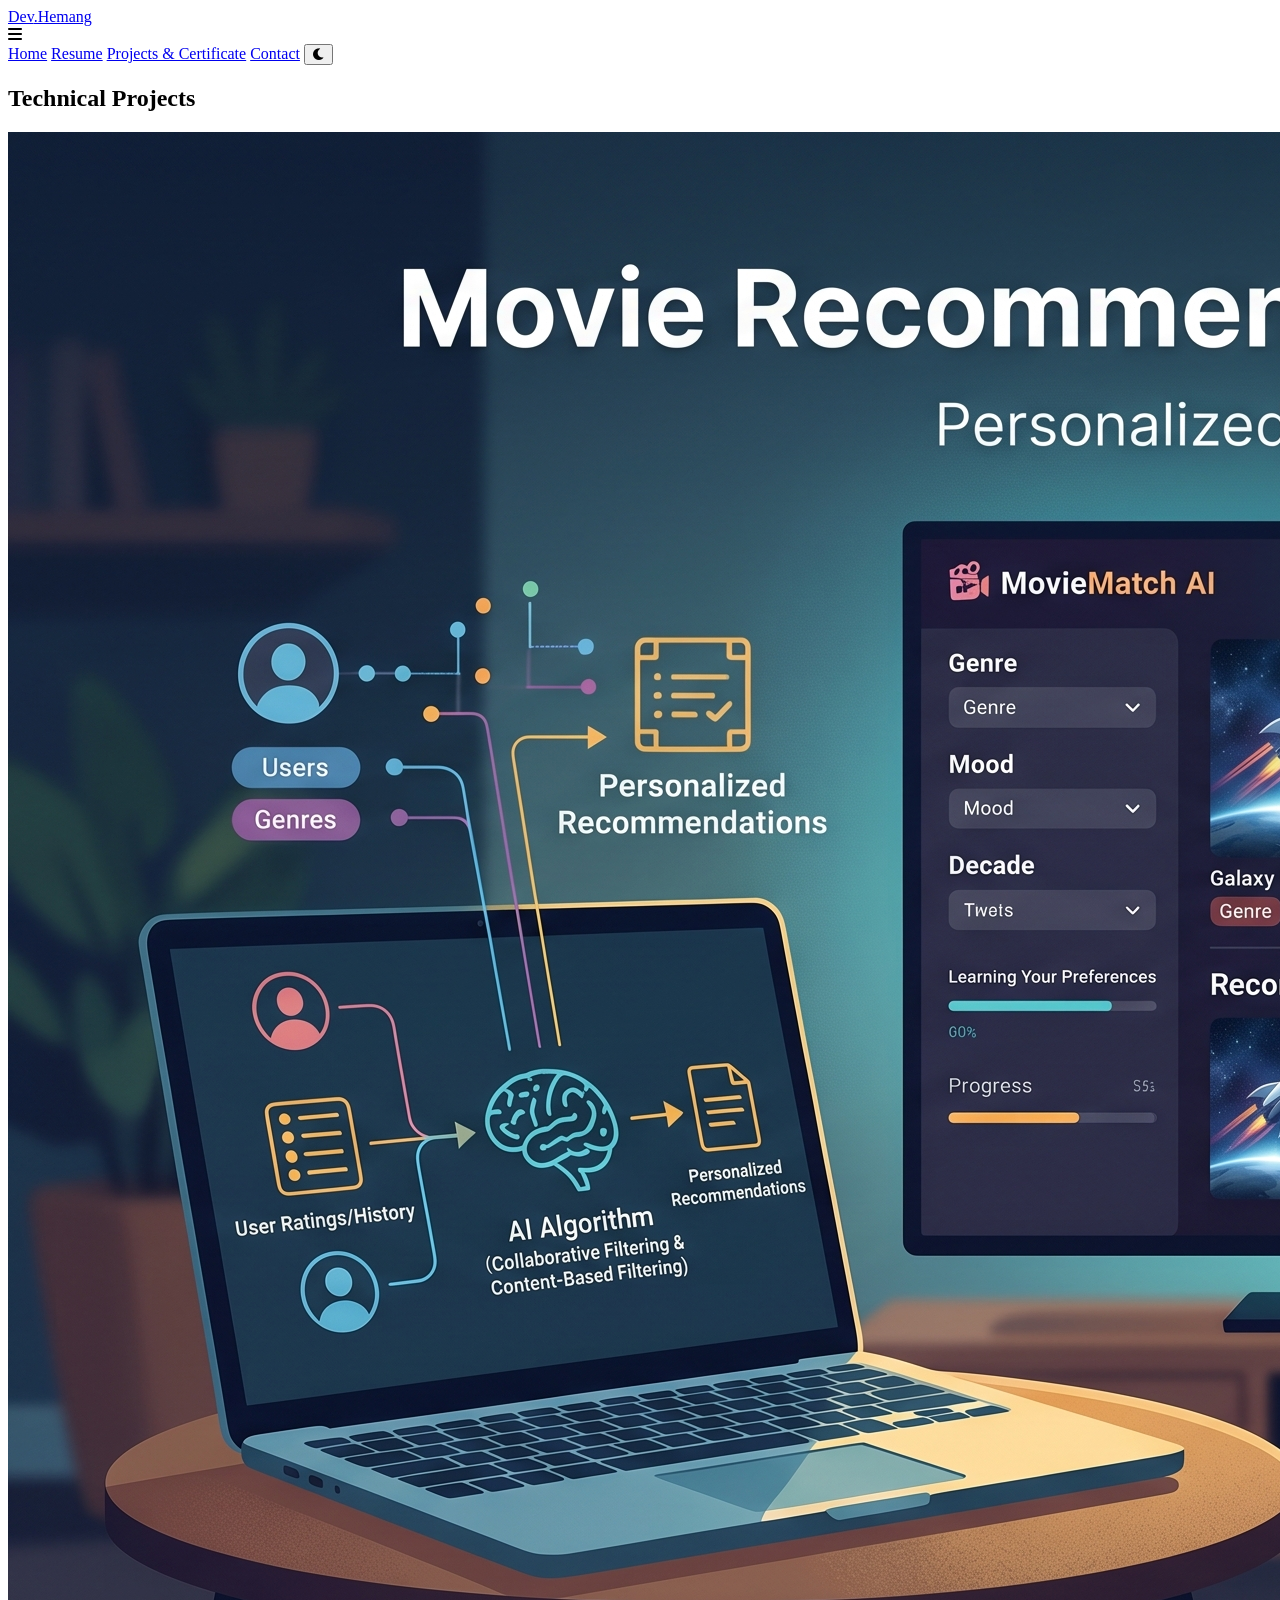
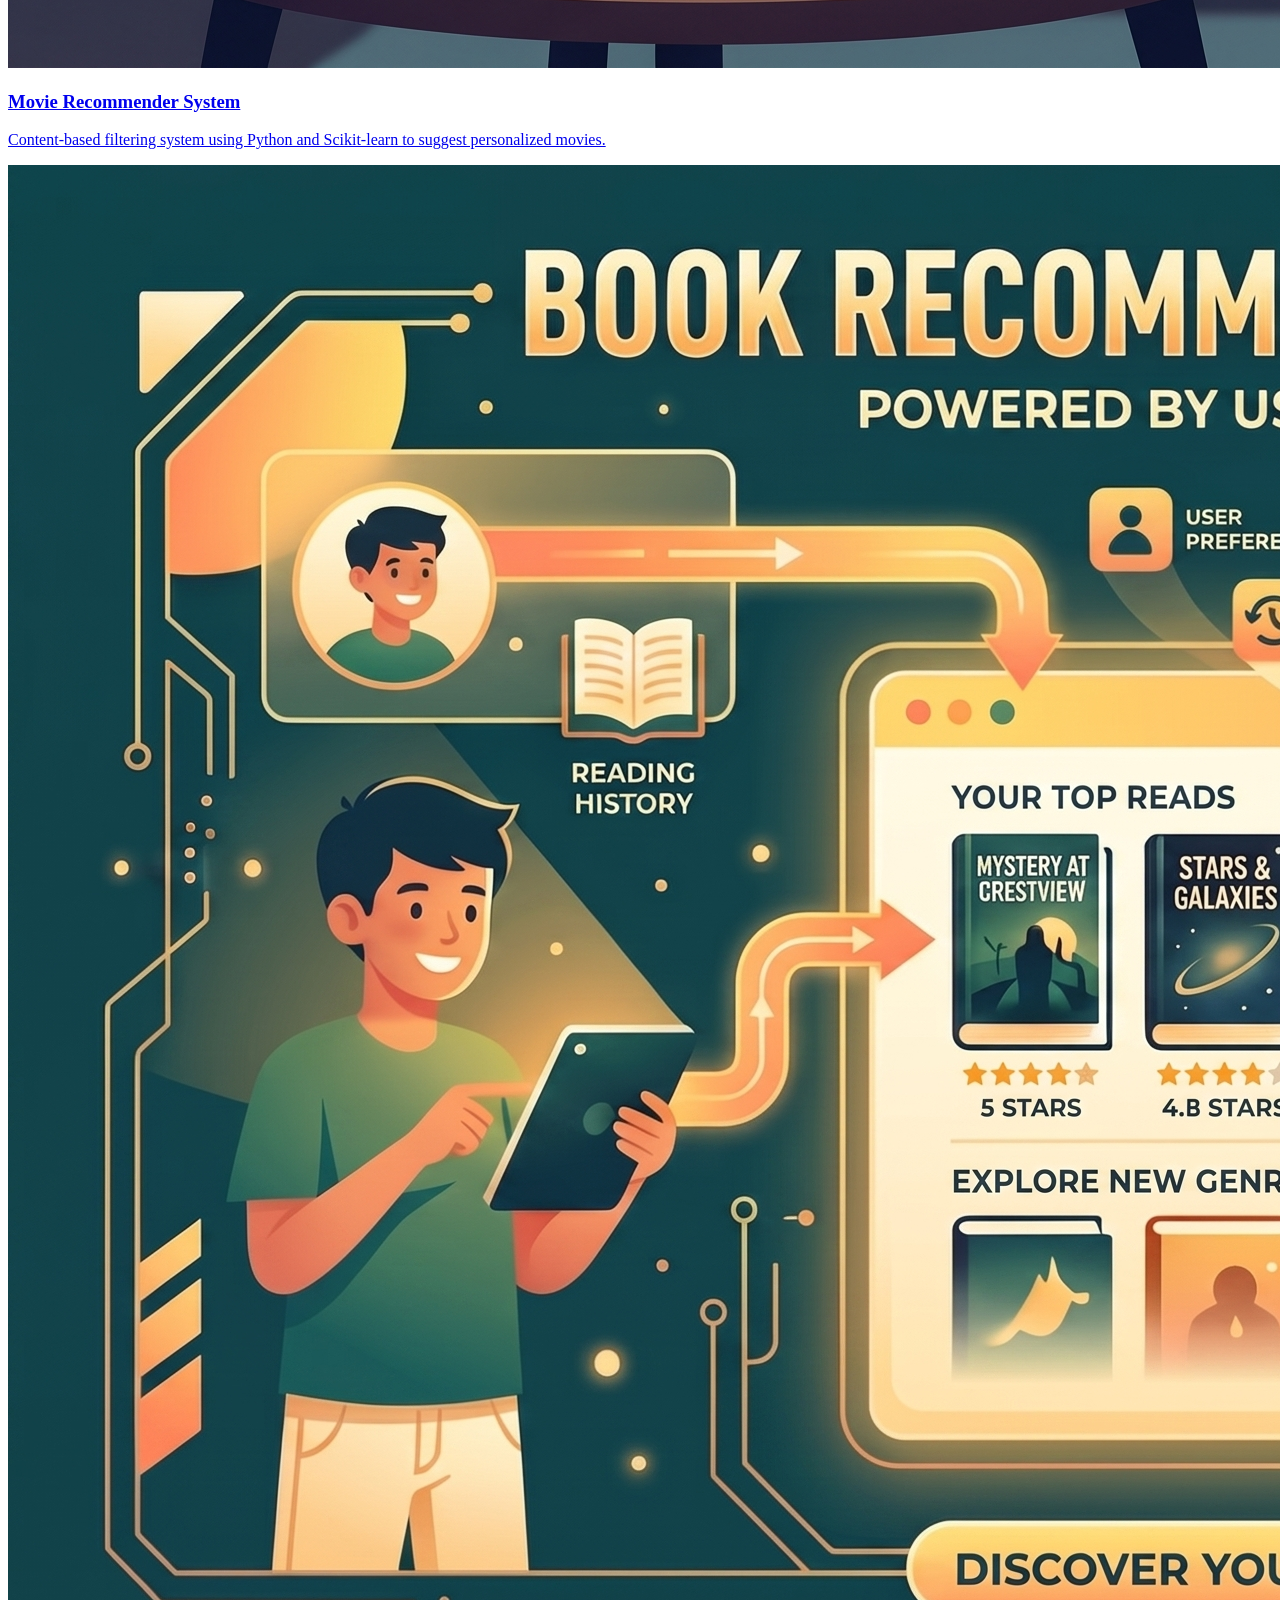
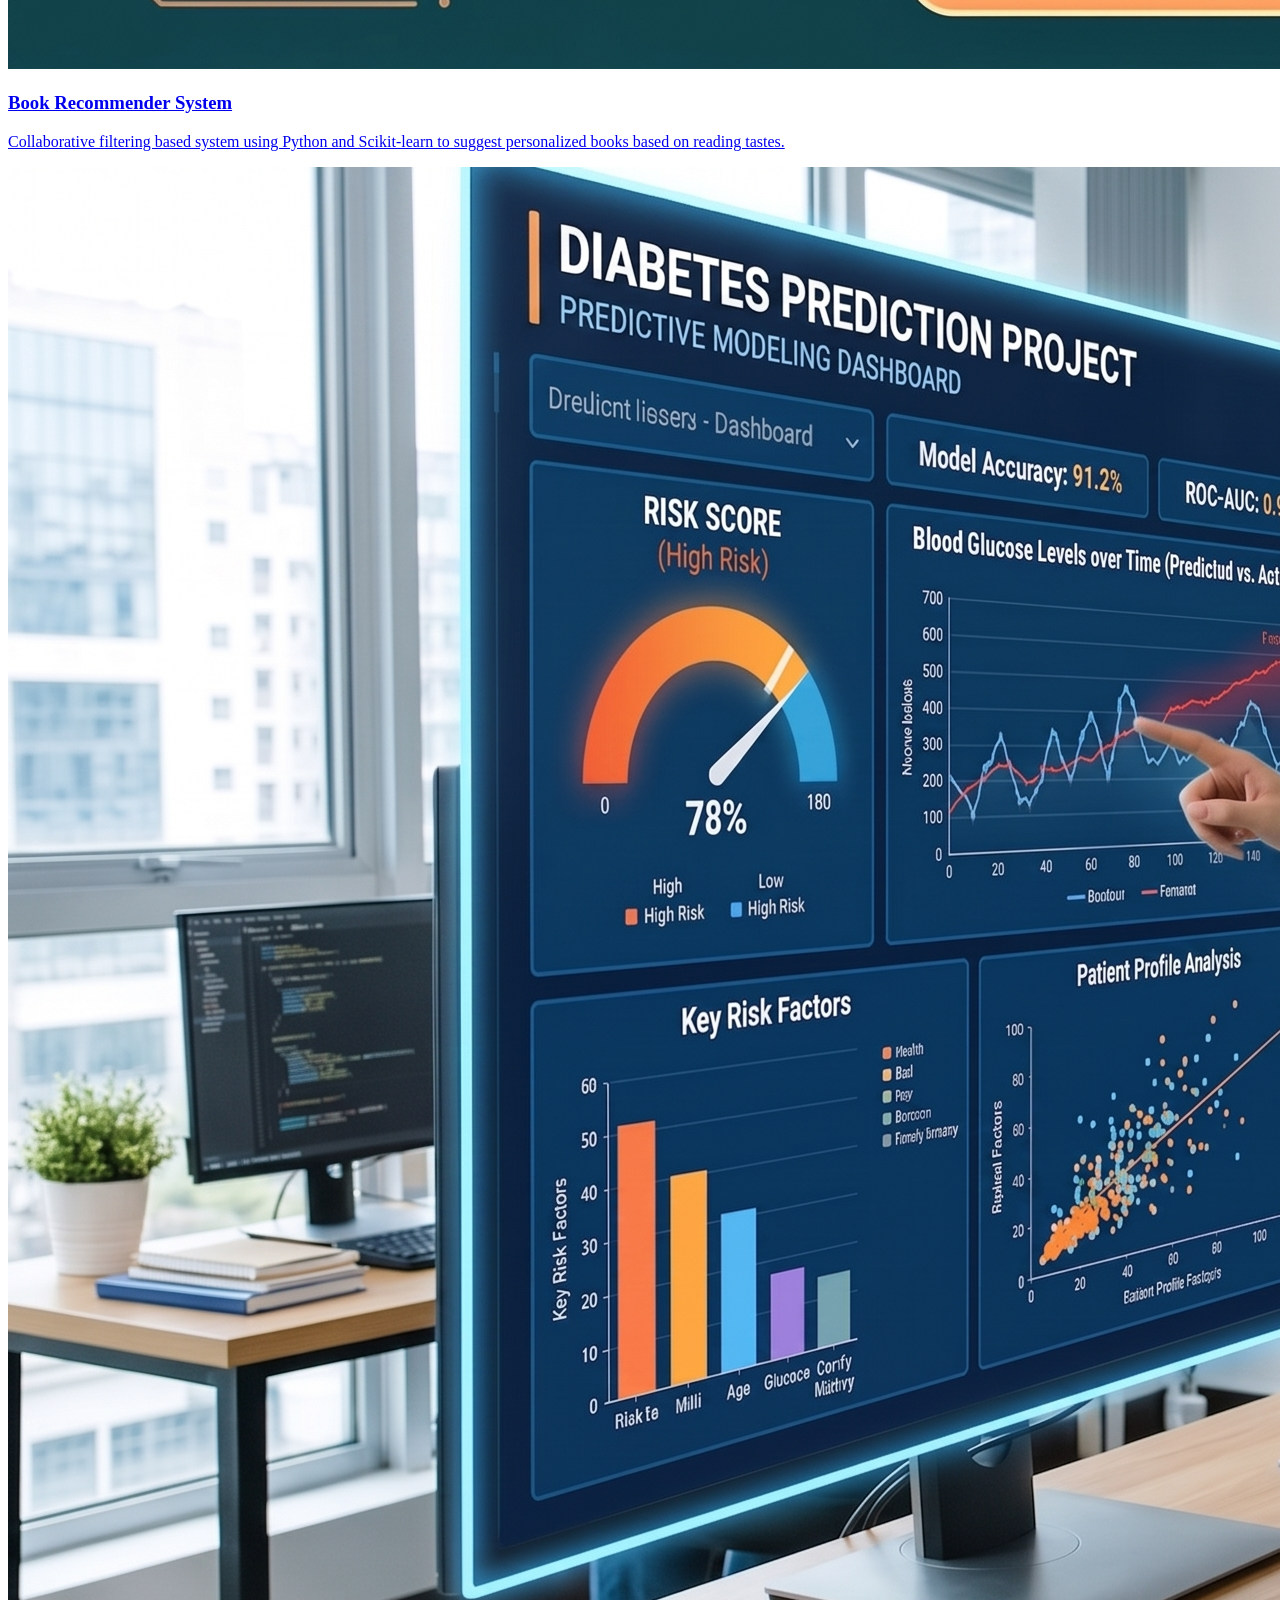
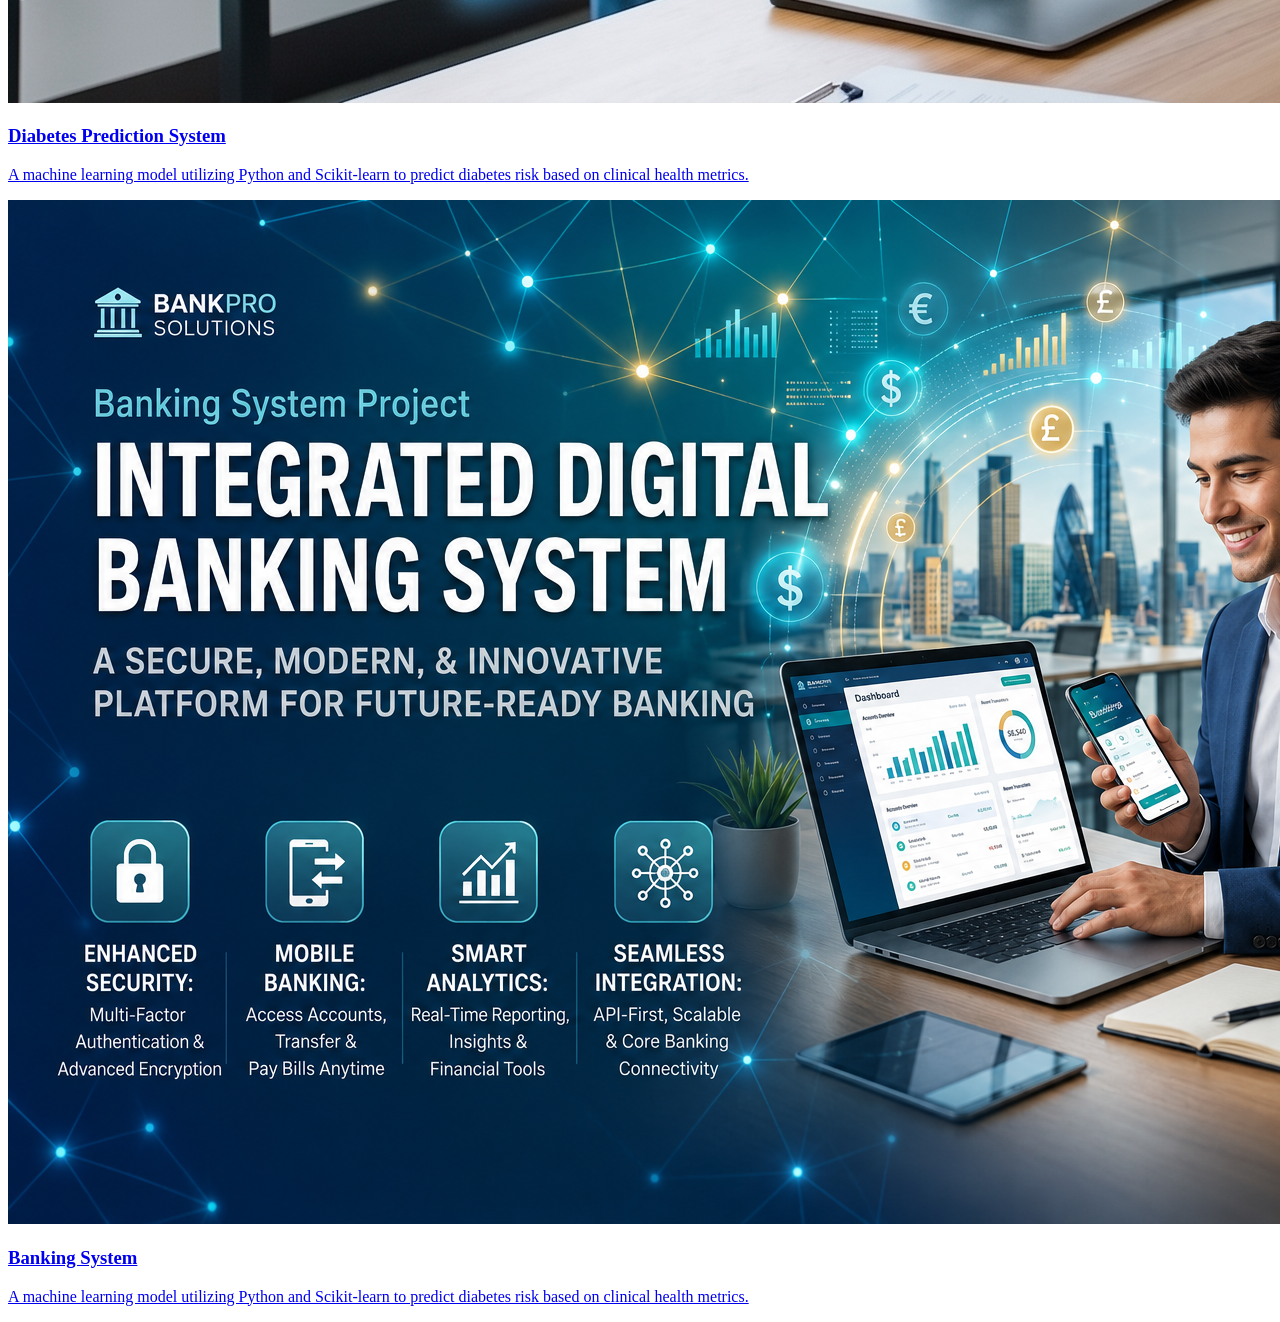
==== projects.html @ af617e84 "bank image" ====
<!DOCTYPE html>
<html lang="en">

<head>
    <meta charset="UTF-8">
    <meta name="viewport" content="width=device-width, initial-scale=1.0">

    <link rel="icon" type="image/svg+xml"
        href="data:image/svg+xml,<svg xmlns='http://www.w3.org/2000/svg' viewBox='0 0 100 100'><circle cx='50' cy='50' r='50' fill='%23121212'/><text x='50' y='68' font-family='Arial, sans-serif' font-size='55' font-weight='bold' fill='%23ff7a00' text-anchor='middle'>H</text></svg>">

    <title>Projects & Certificate | Hemang Vashi</title>


    <link rel="stylesheet" href="style.css">
    <link rel="stylesheet" href="https://cdnjs.cloudflare.com/ajax/libs/font-awesome/6.0.0/css/all.min.css">
</head>

<body>
    <div id="preloader">
        <div class="spinner"></div>
    </div>

    <nav>
        <a href="index.html" class="logo">Dev<span>.Hemang</span></a>

        <div class="hamburger" id="hamburger">
            <i class="fas fa-bars"></i>
        </div>

        <div class="nav-links" id="nav-links">
            <a class="nav-link " href="index.html">Home</a>
            <a class="nav-link" href="resume.html">Resume</a>
            <a class="nav-link active" href="projects.html">Projects & Certificate</a>
            <a class="nav-link" href="contact.html">Contact</a>

            <button id="theme-toggle">
                <i class="fas fa-moon" id="theme-icon"></i>
            </button>
        </div>
    </nav>
    <section id="projects-section" class="projects-section">
        <h2 class="section-title">Technical <span>Projects</span></h2>
        <div class="projects-cards-container">

            <a href="https://github.com/vashihemang/Movie-Recommendation-System" target="_blank" class="projects-card">
                <img src="images/movie.png" alt="Movie Recommender">
                <h3>Movie Recommender System</h3>
                <p>Content-based filtering system using Python and Scikit-learn to suggest personalized movies.</p>
            </a>
            <a href="https://github.com/vashihemang/Book-Recommendations" target="_blank" class="projects-card">
                <img src="images\Book Recommandation System.png" alt="Book Recommender">
                <h3>Book Recommender System</h3>
                <p>Collaborative filtering based system using Python and Scikit-learn to suggest personalized books
                    based on reading tastes.</p>
            </a>

            <a href="https://github.com/vashihemang/Diabetes-prediction-flask-ml" target="_blank" class="projects-card">
                <img src="images/diabetes.png" alt="Diabetes Prediction">
                <h3>Diabetes Prediction System</h3>
                <p>A machine learning model utilizing Python and Scikit-learn to predict diabetes risk based on clinical
                    health metrics.</p>
            </a>

            <a href="https://github.com/vashihemang/Banking-System" target="_blank" class="projects-card">
                <img src="images/Banking.png" alt="Banking System">
                <h3>Banking System</h3>
                <p>A machine learning model utilizing Python and Scikit-learn to predict diabetes risk based on clinical
                    health metrics.</p>
            </a>
        </div>
    </section>
    <script src="script.js"></script>
</body>

</html>
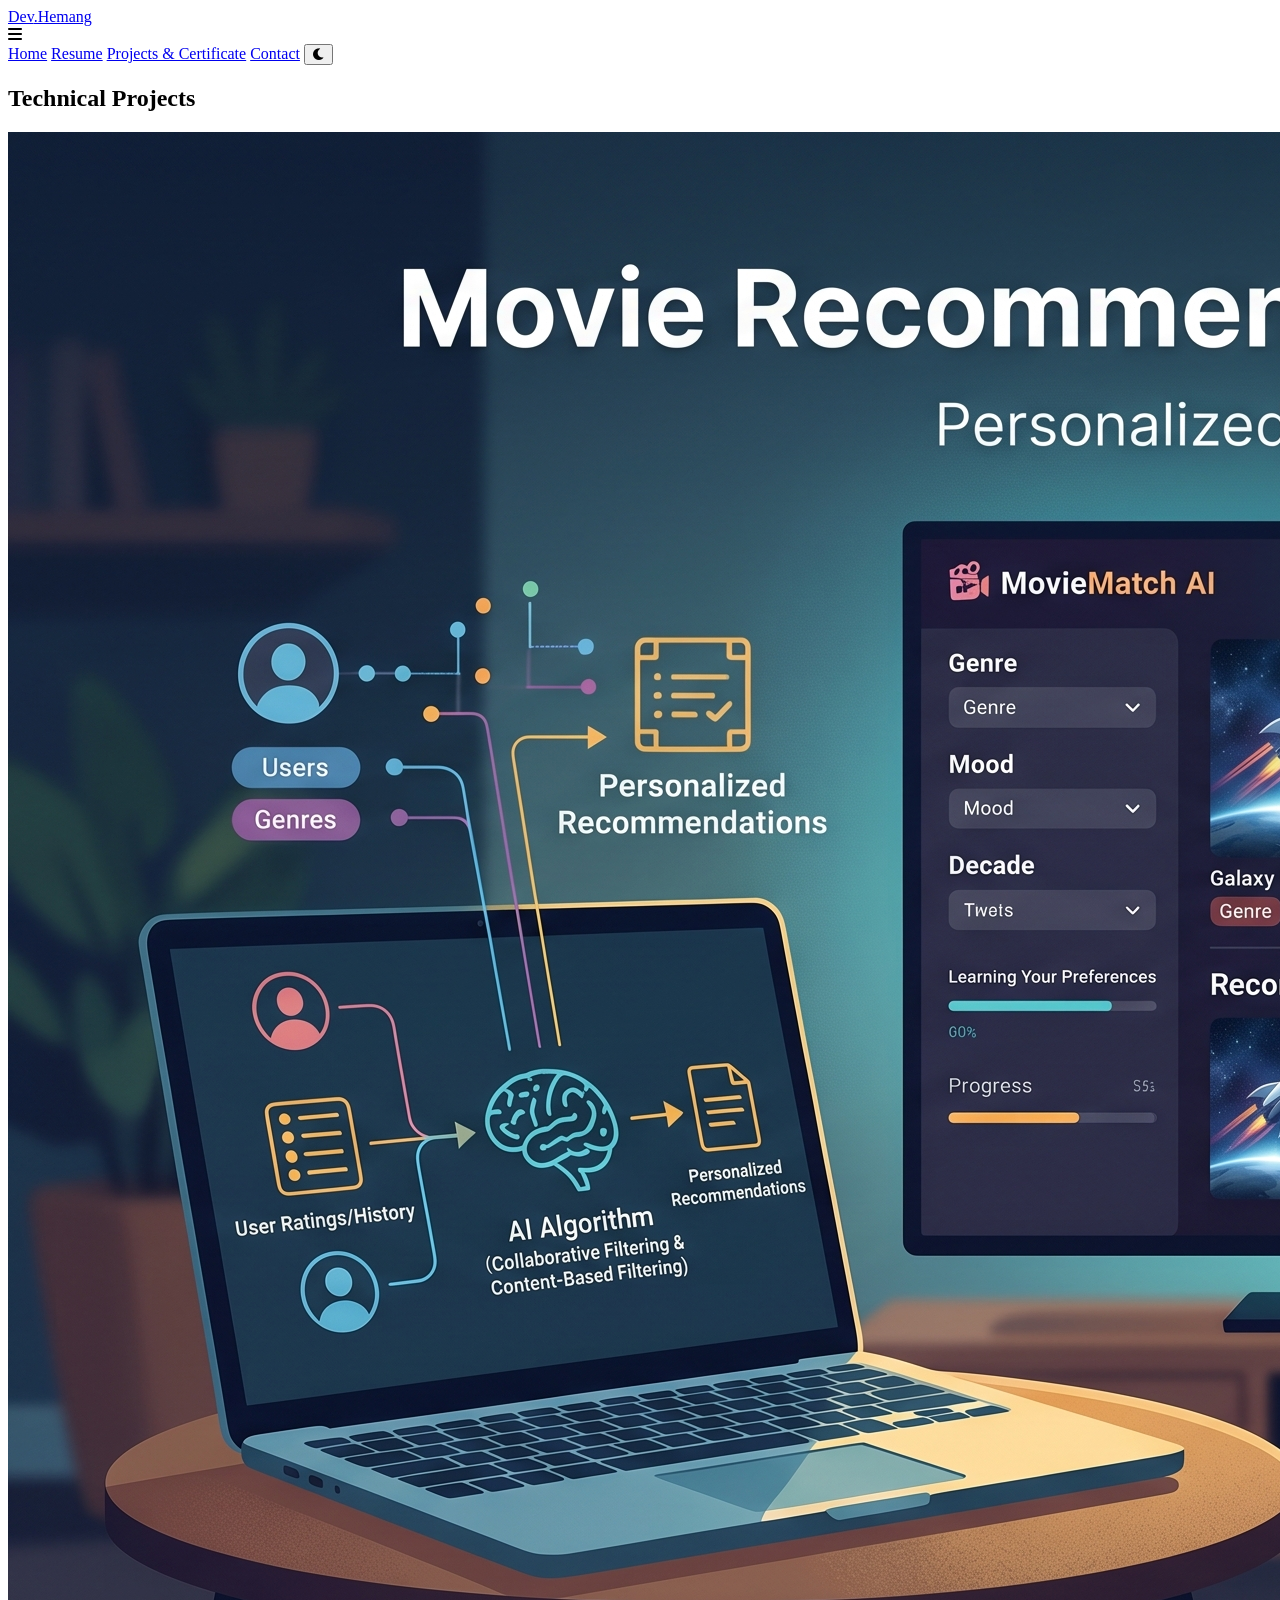
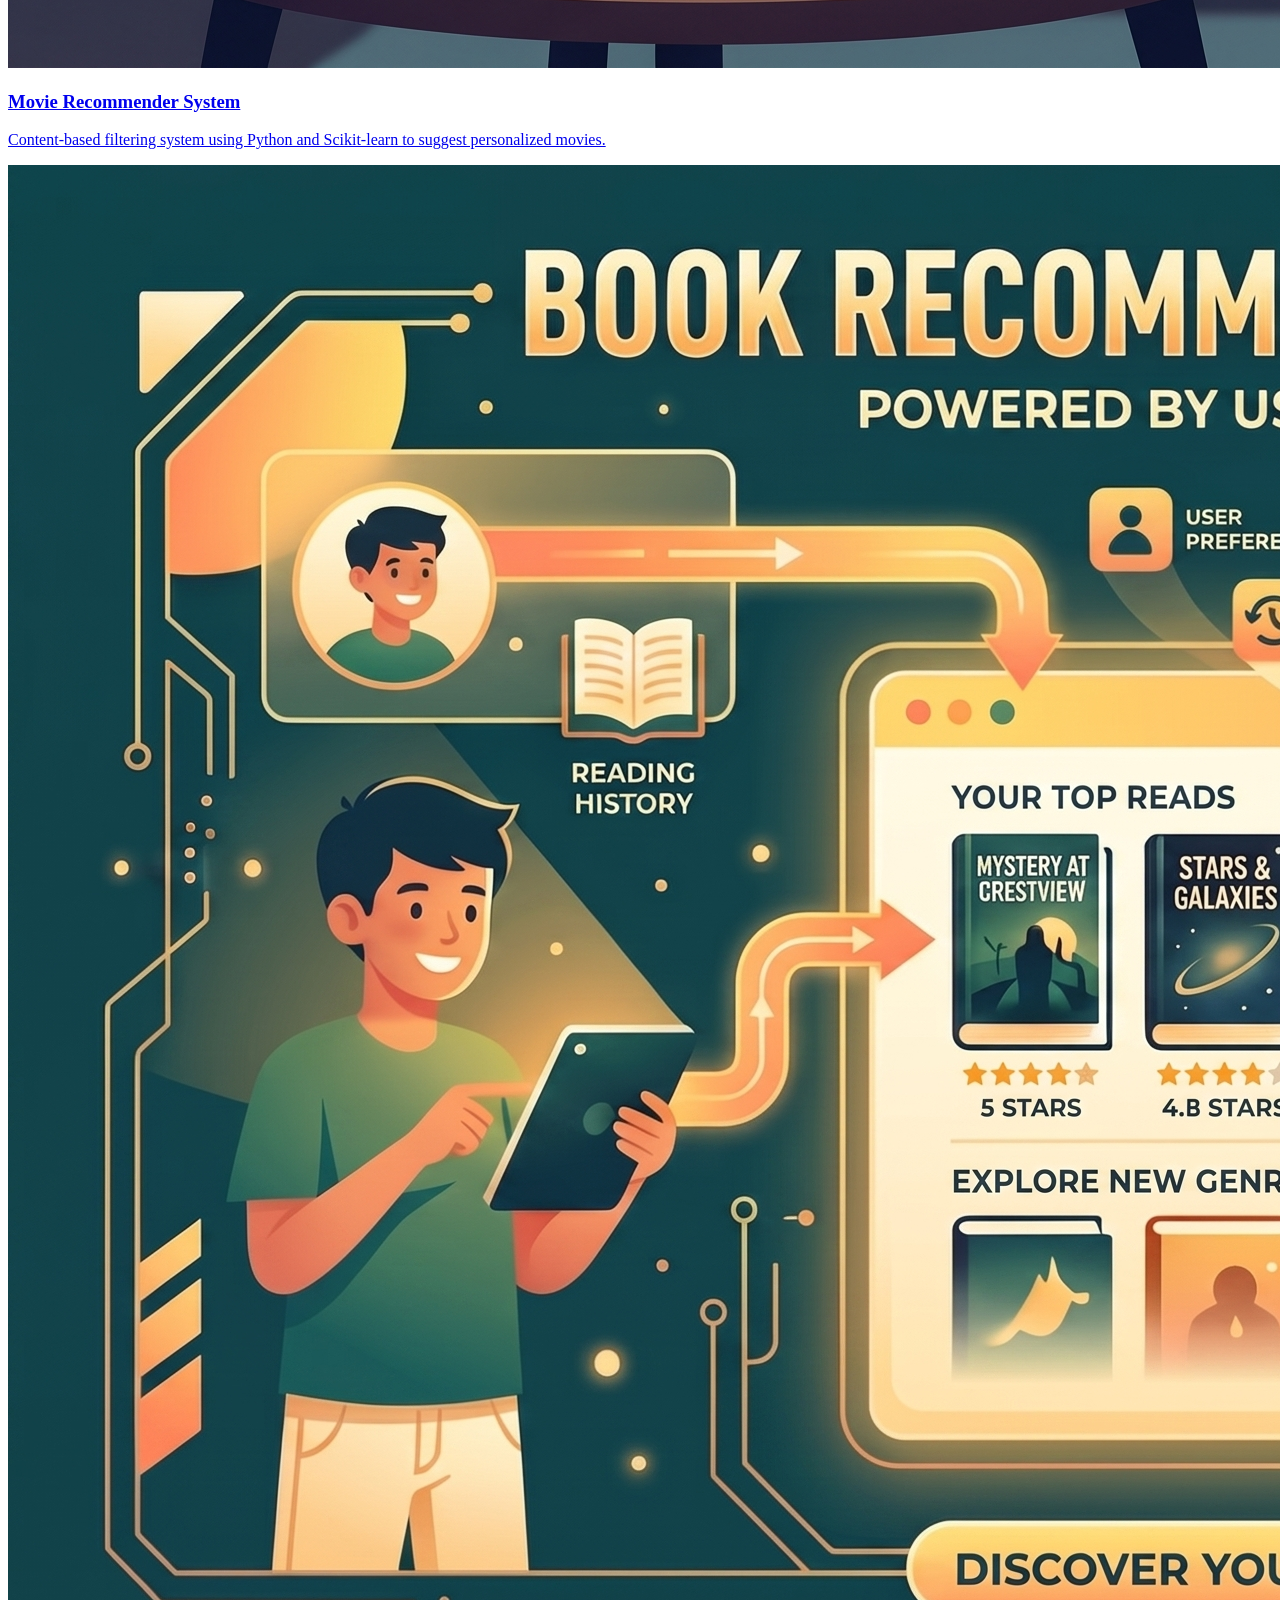
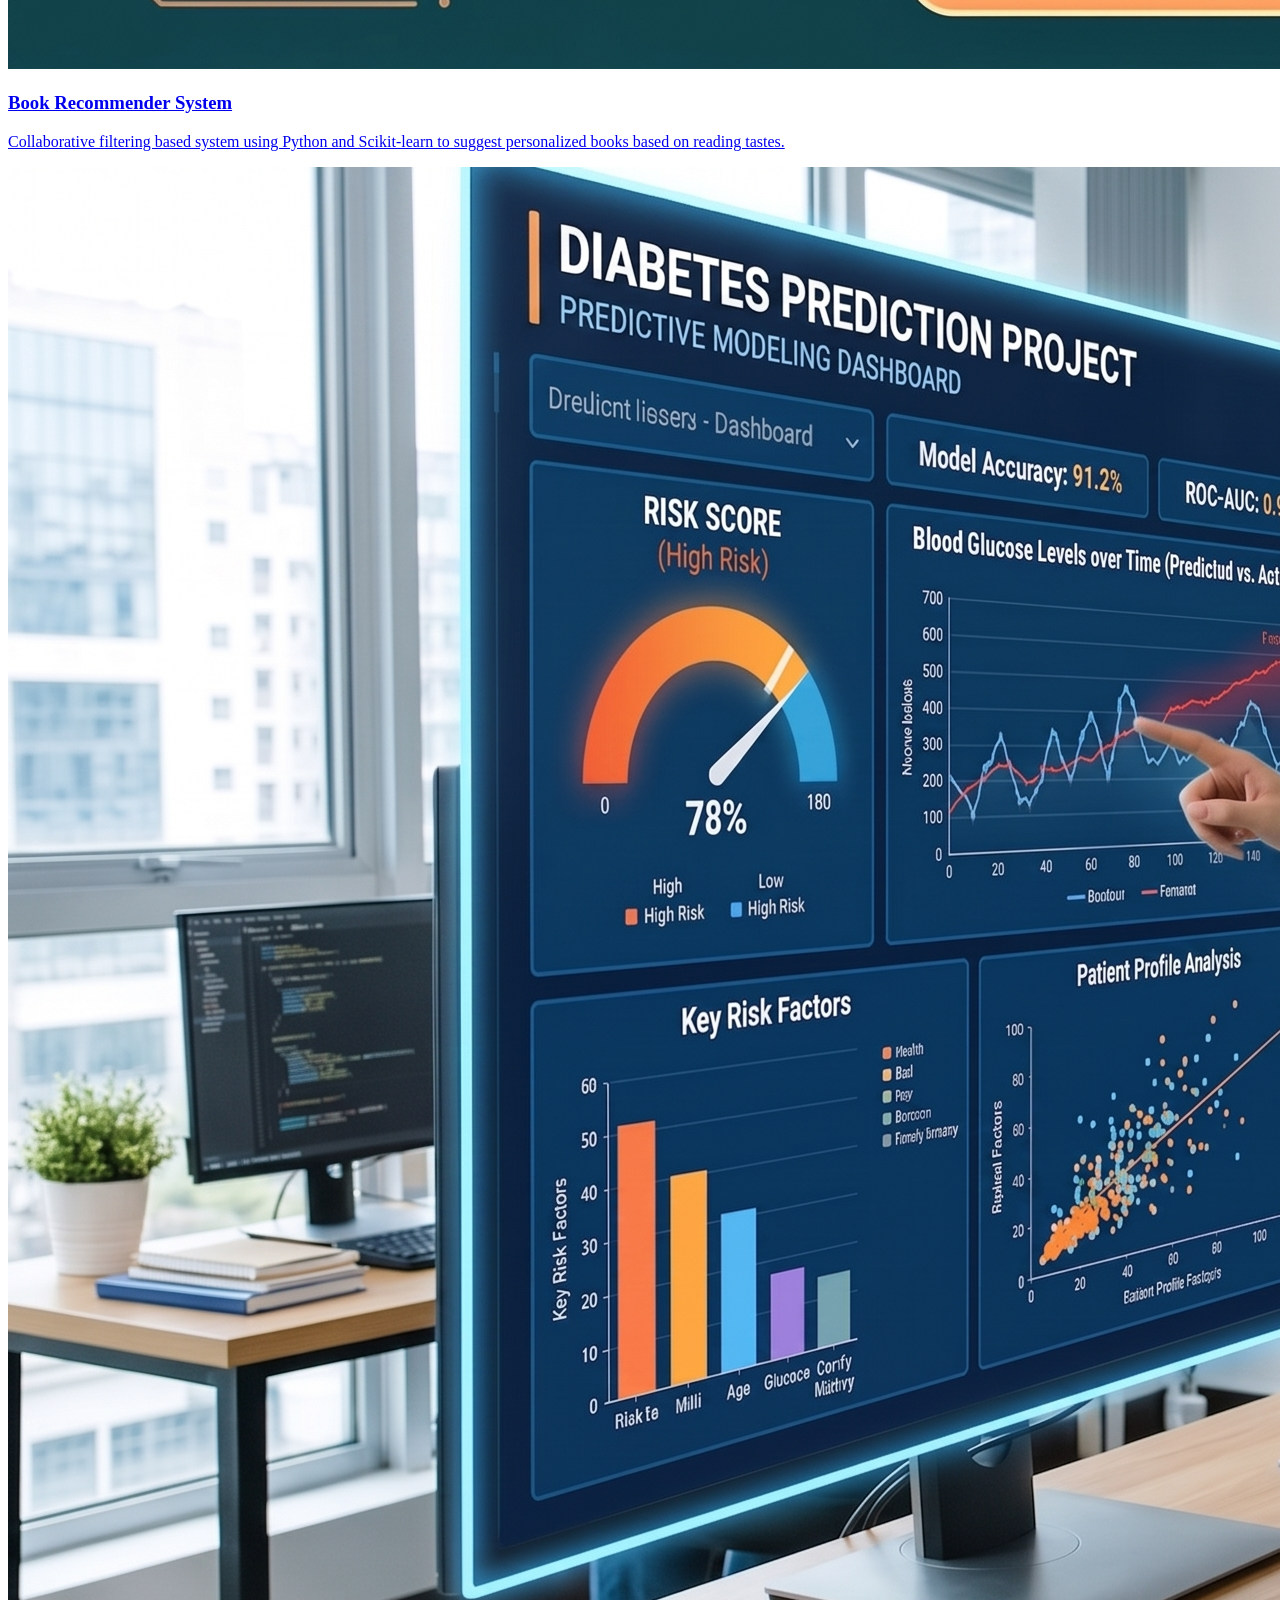
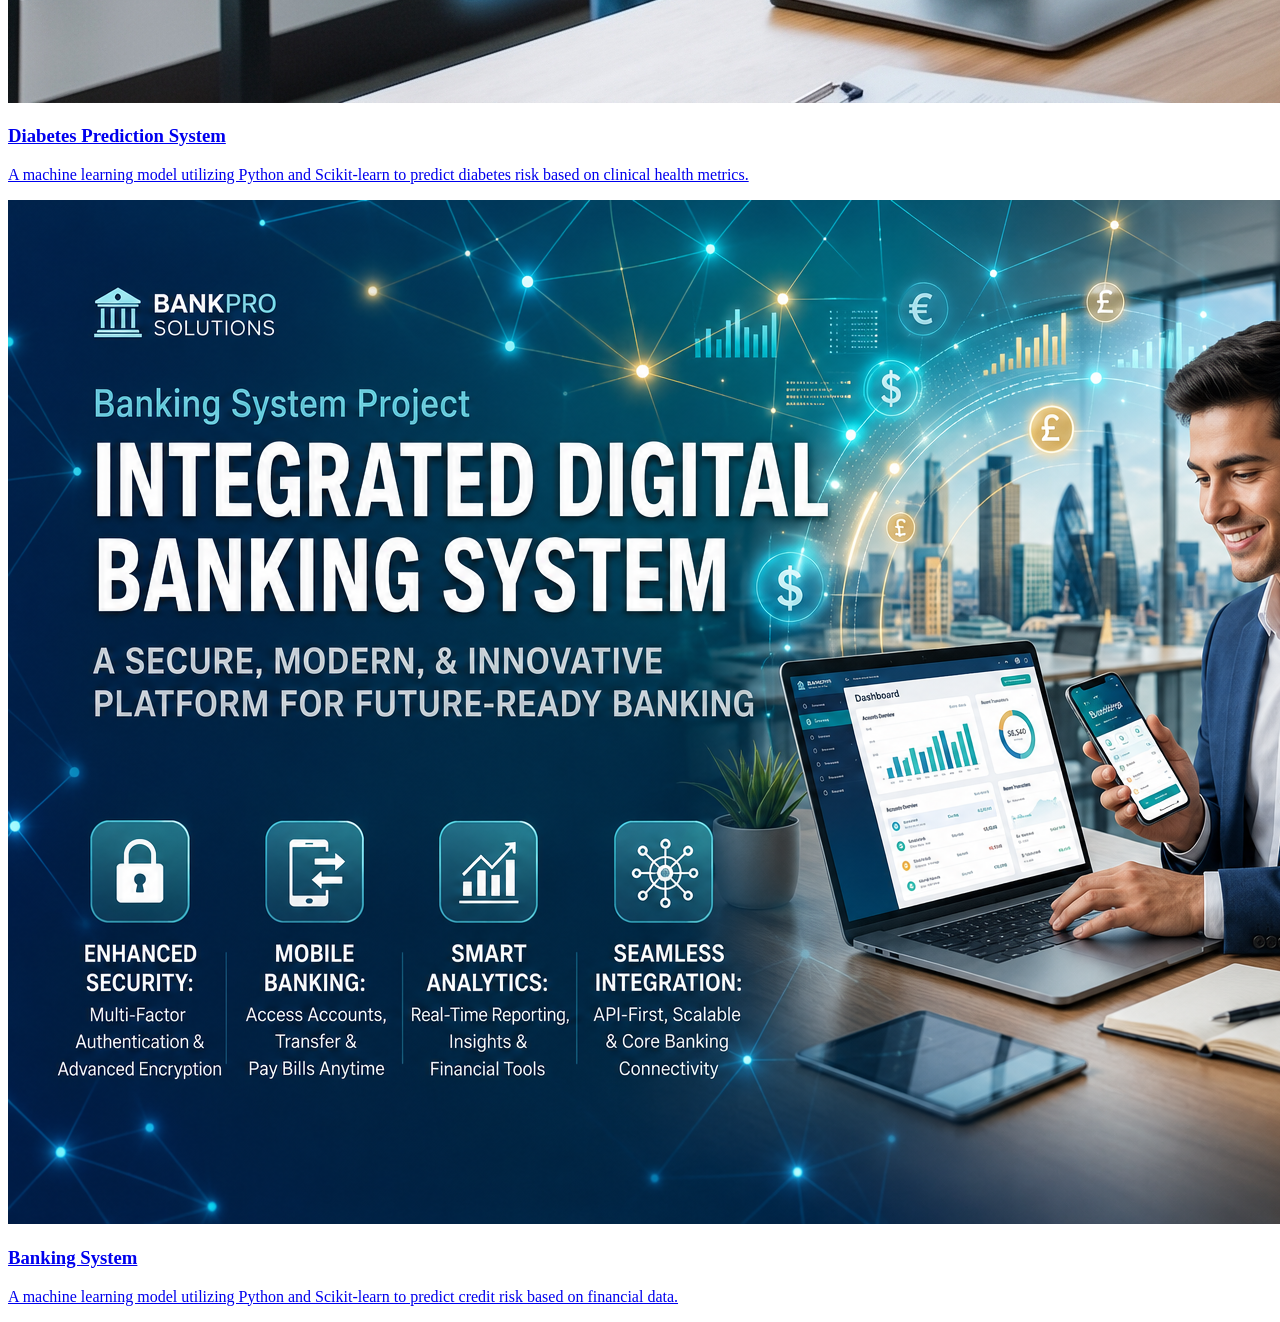
==== commit a898c130: "change paragraph." ====
--- a/projects.html
+++ b/projects.html
@@ -64,8 +64,8 @@
             <a href="https://github.com/vashihemang/Banking-System" target="_blank" class="projects-card">
                 <img src="images/Banking.png" alt="Banking System">
                 <h3>Banking System</h3>
-                <p>A machine learning model utilizing Python and Scikit-learn to predict diabetes risk based on clinical
-                    health metrics.</p>
+                <p>A machine learning model utilizing Python and Scikit-learn to predict credit risk based on financial
+                    data.</p>
             </a>
         </div>
     </section>
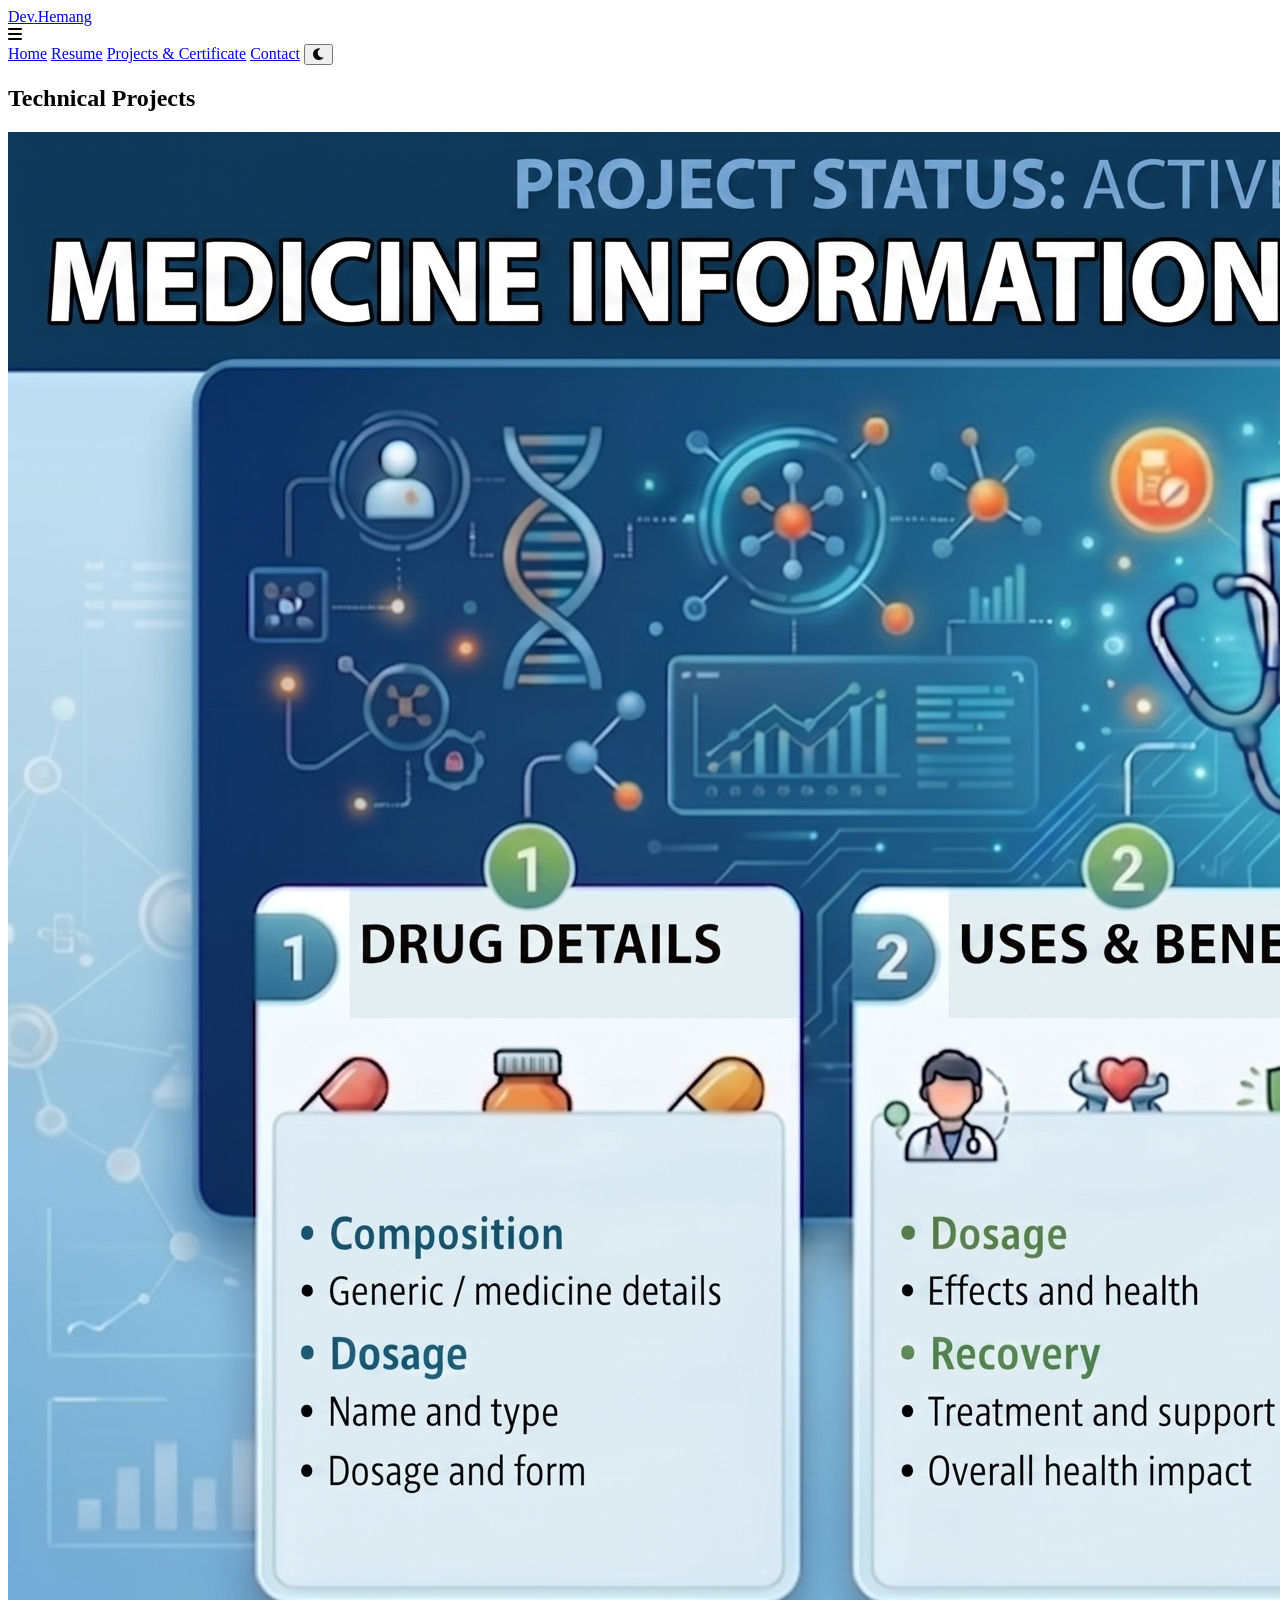
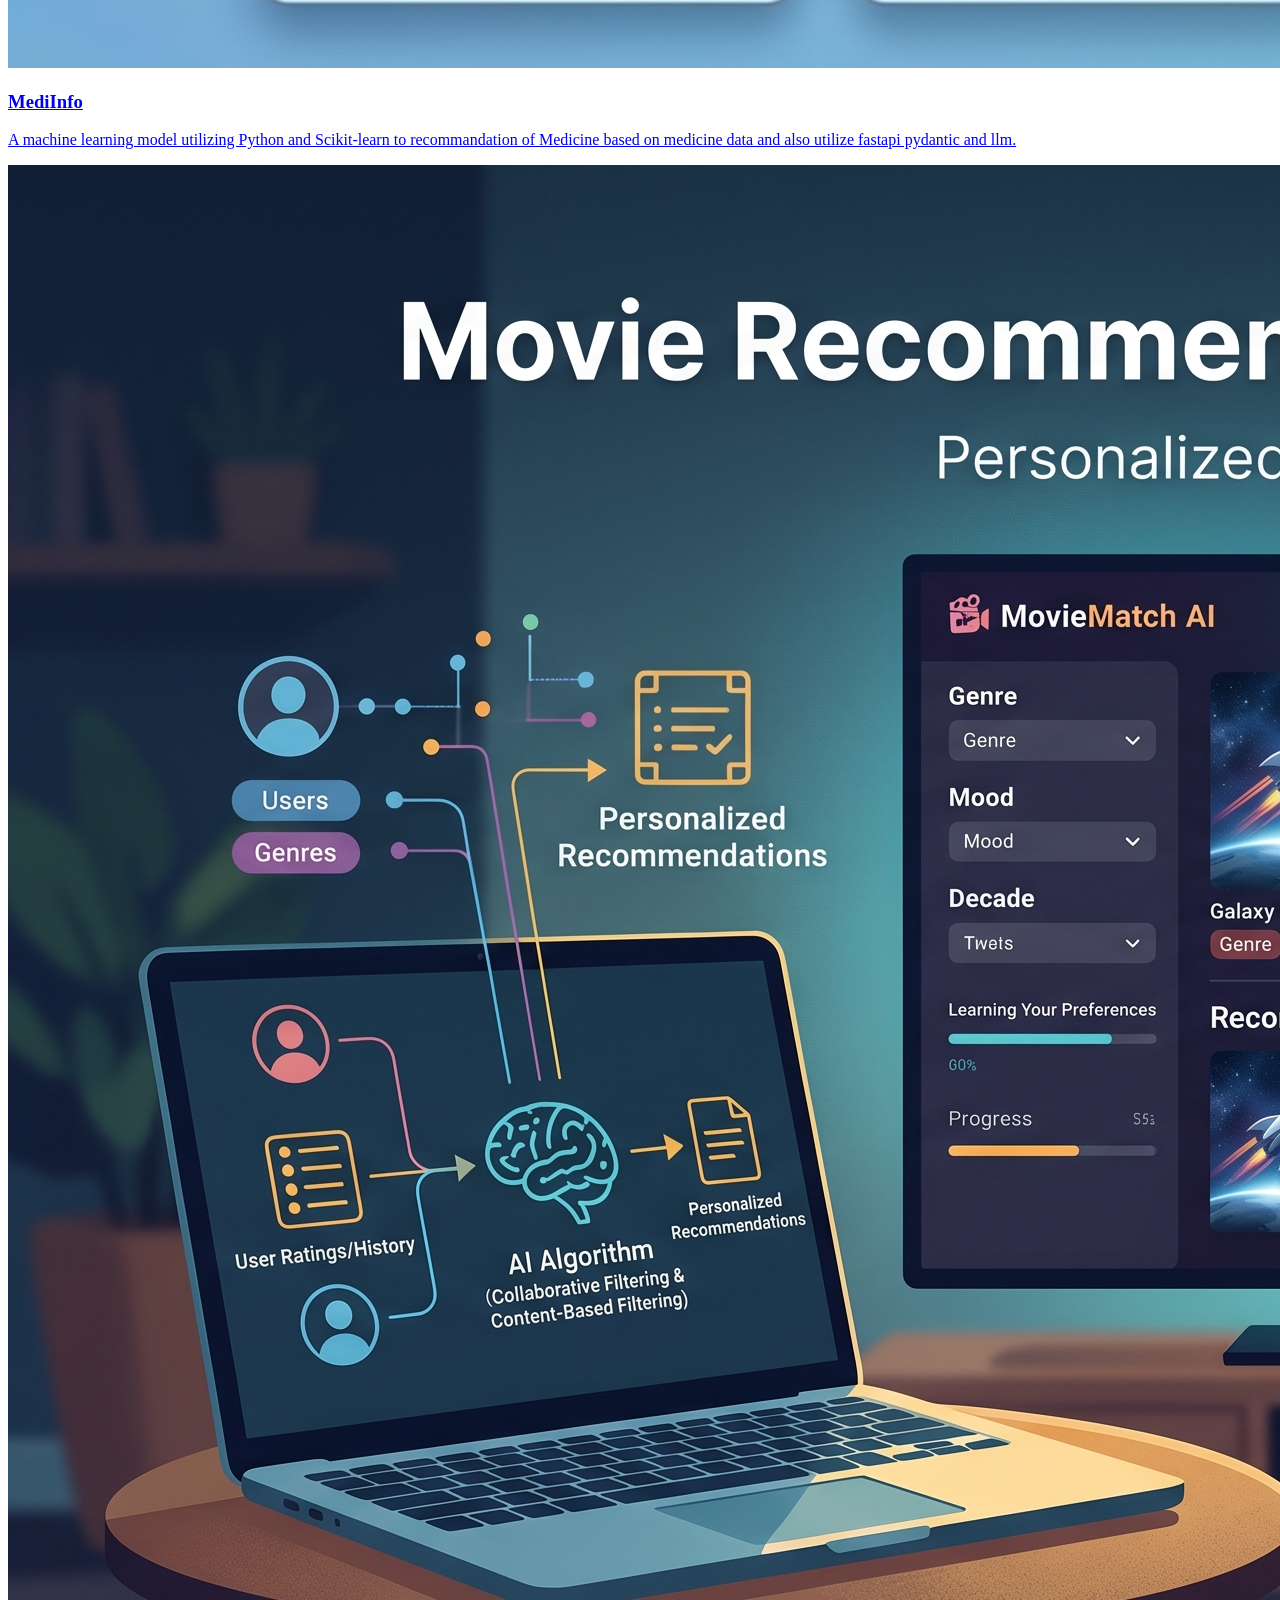
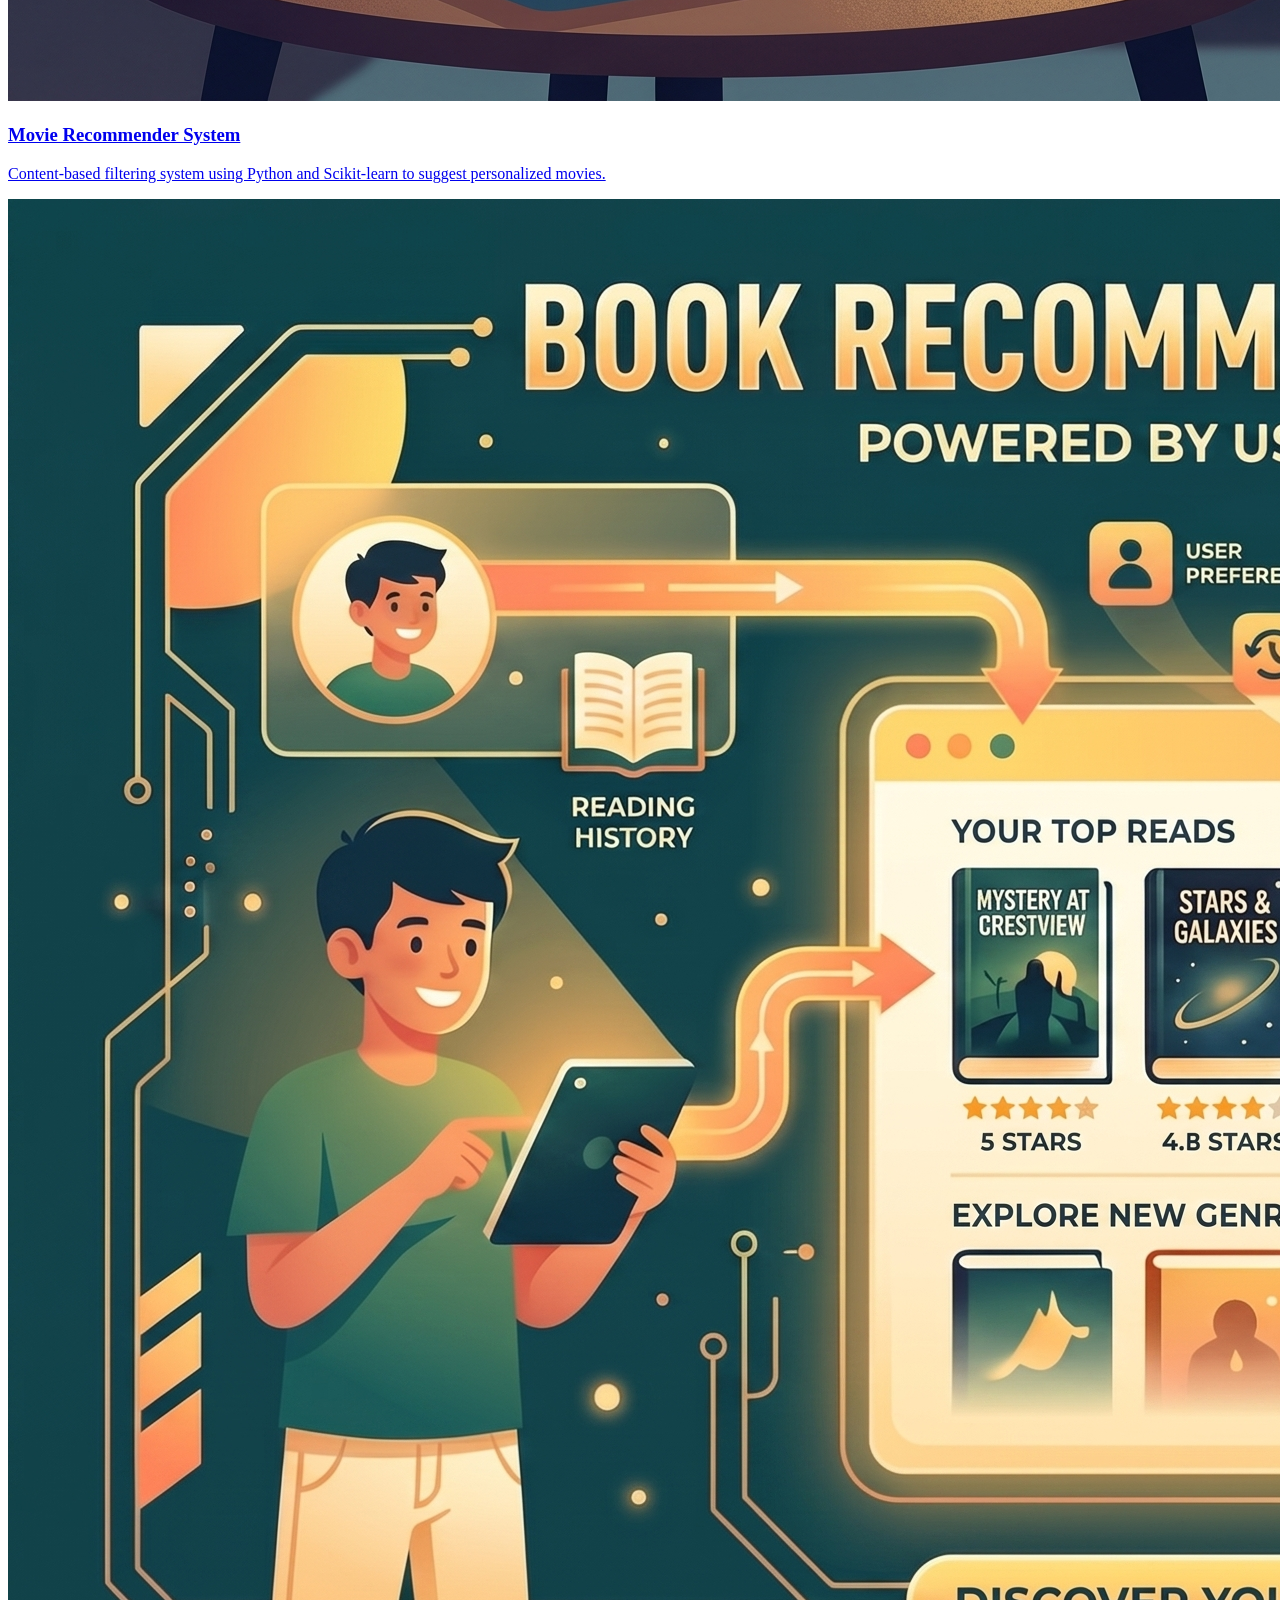
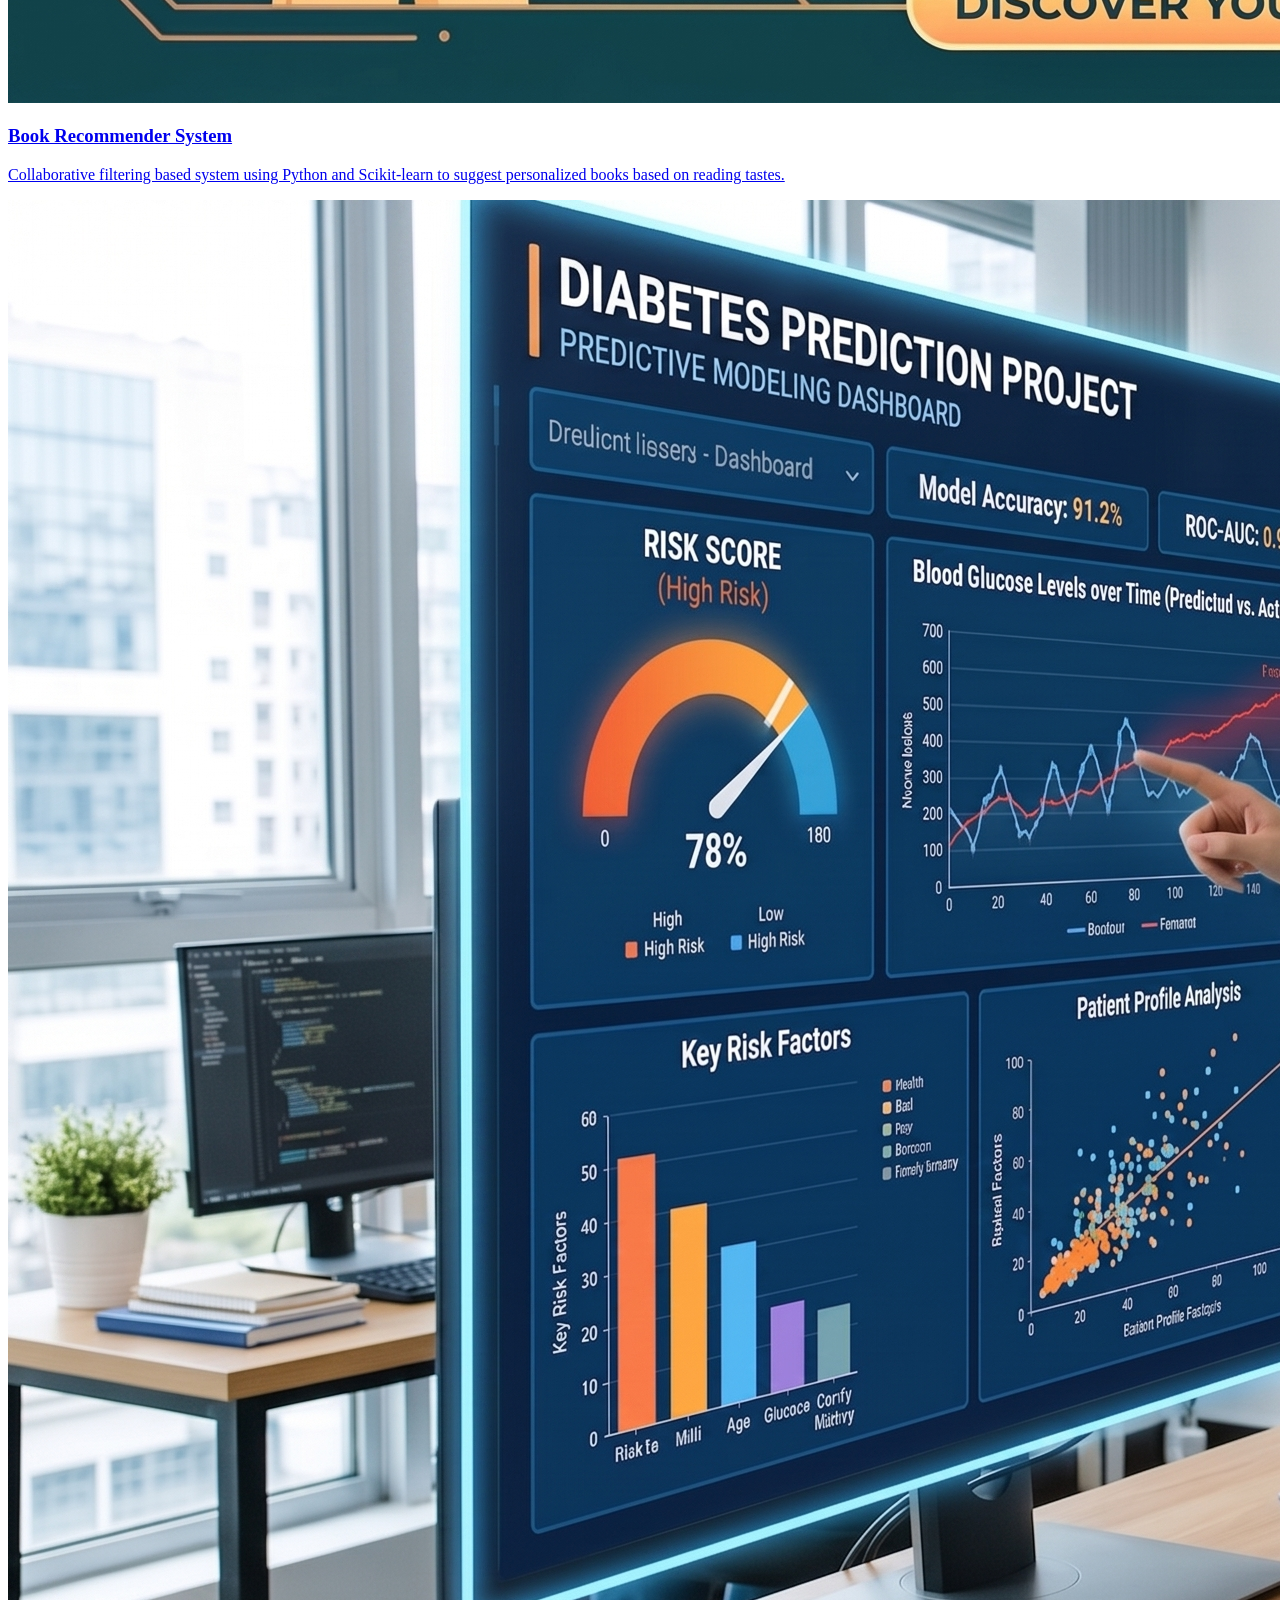
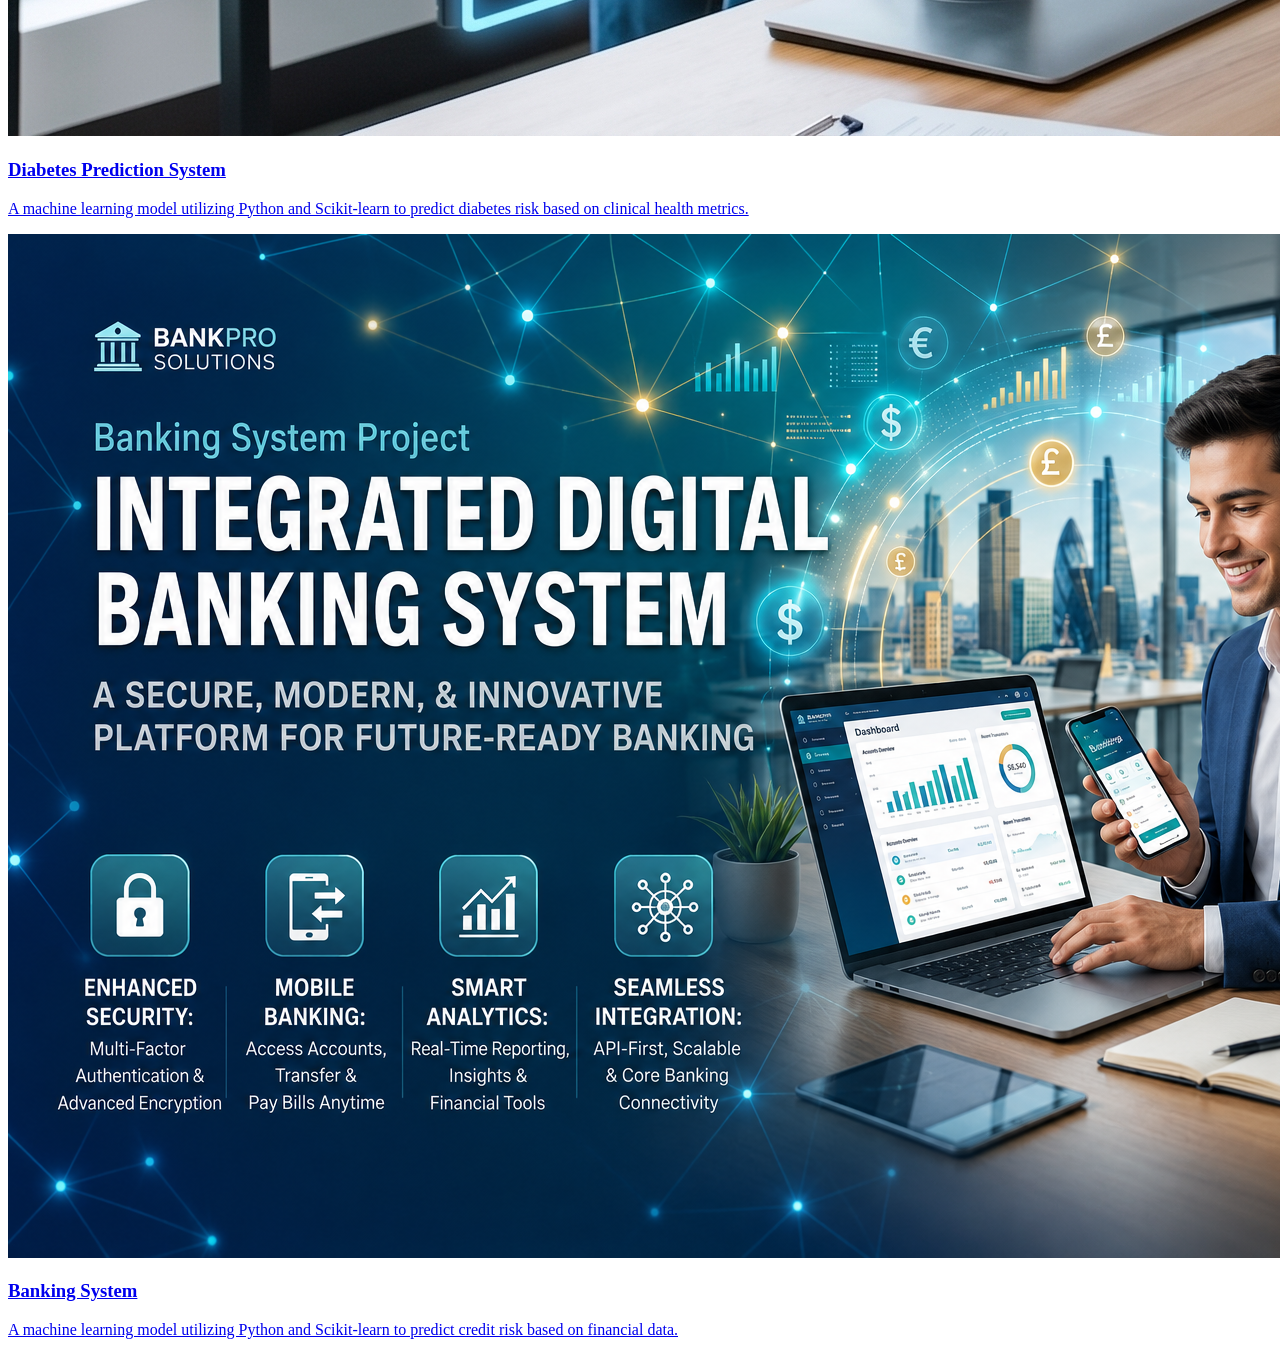
==== commit d107714a: "Add MediInfo project card to projects section Added a new project card for MediInfo with details abo" ====
--- a/projects.html
+++ b/projects.html
@@ -41,7 +41,11 @@
     <section id="projects-section" class="projects-section">
         <h2 class="section-title">Technical <span>Projects</span></h2>
         <div class="projects-cards-container">
-
+           <a href="https://github.com/vashihemang/MediInfo" target="_blank" class="projects-card">
+                <img src="images/mediInfo.png" alt="MediInfo">
+                <h3>MediInfo</h3>
+                <p>A machine learning model utilizing Python and Scikit-learn to recommandation of Medicine based on medicine data and also utilize fastapi pydantic and llm.</p>
+            </a>
             <a href="https://github.com/vashihemang/Movie-Recommendation-System" target="_blank" class="projects-card">
                 <img src="images/movie.png" alt="Movie Recommender">
                 <h3>Movie Recommender System</h3>
@@ -72,4 +76,4 @@
     <script src="script.js"></script>
 </body>
 
-</html>+</html>
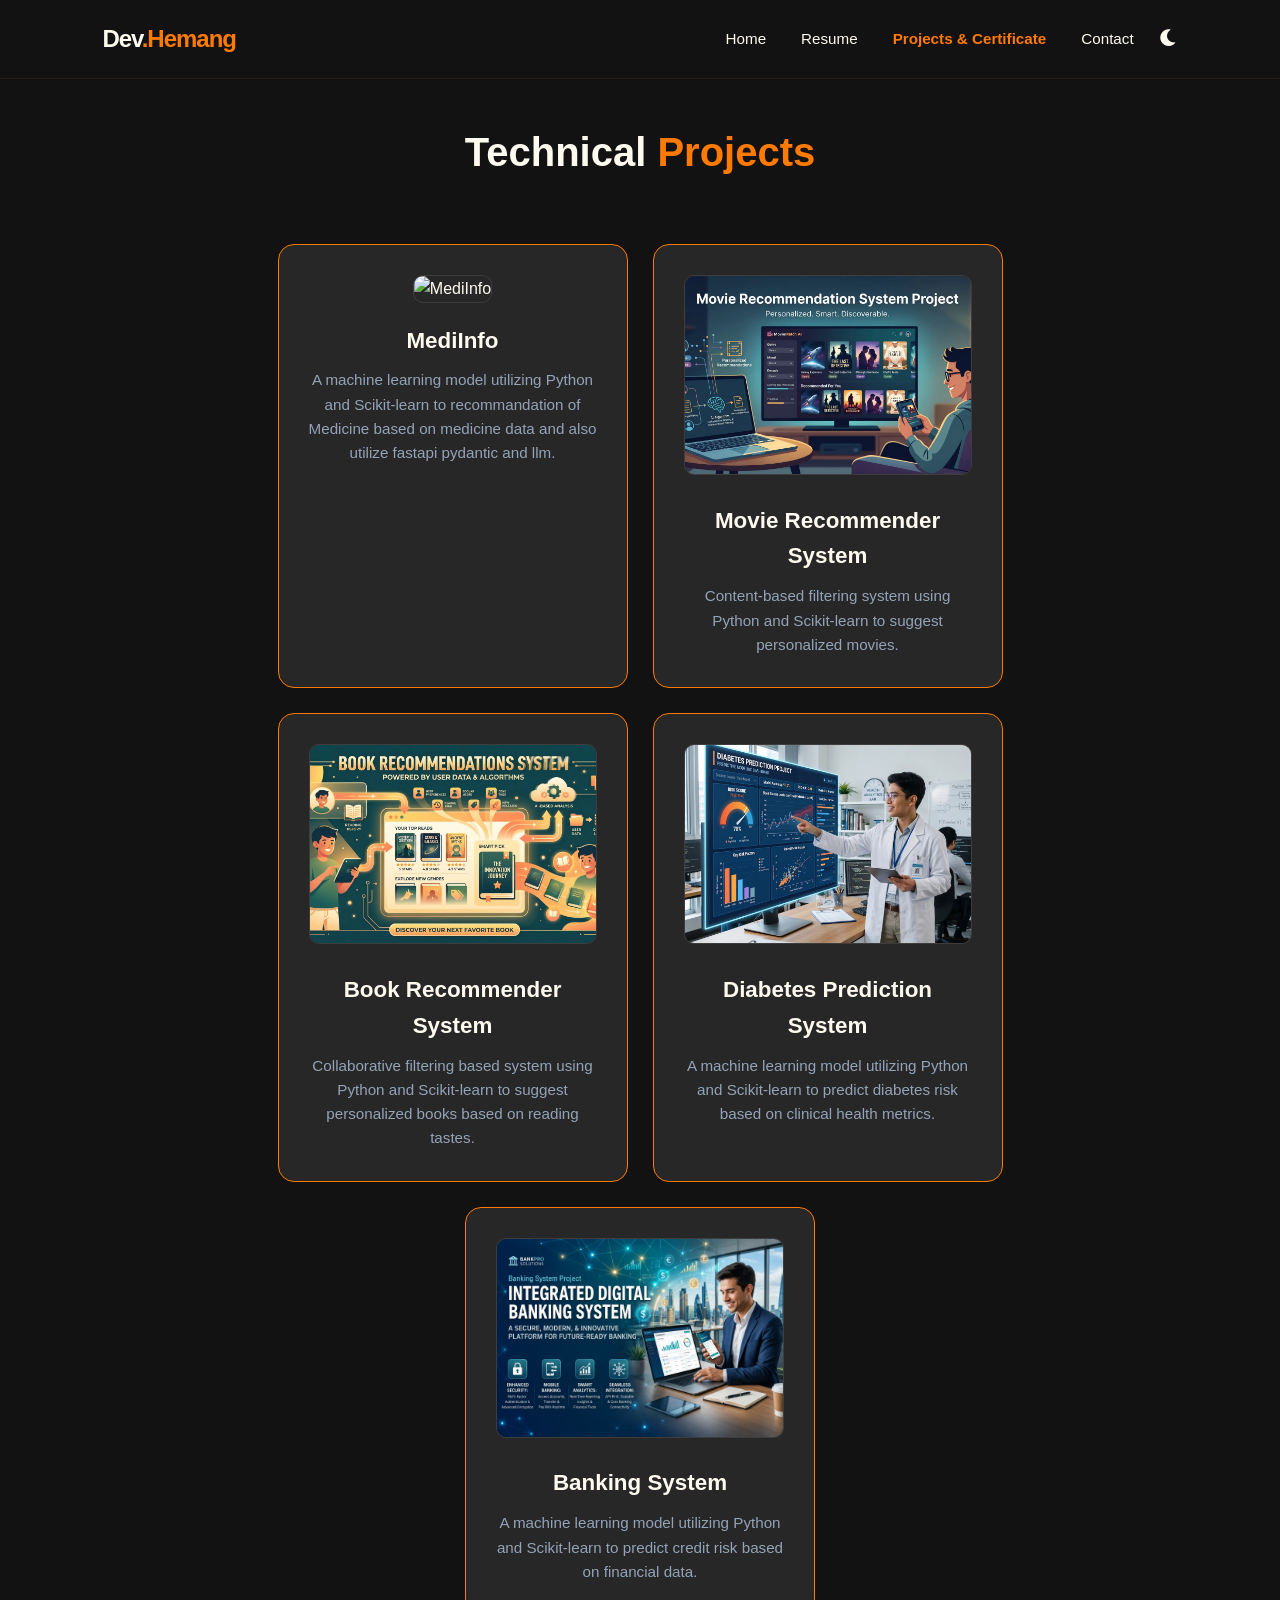
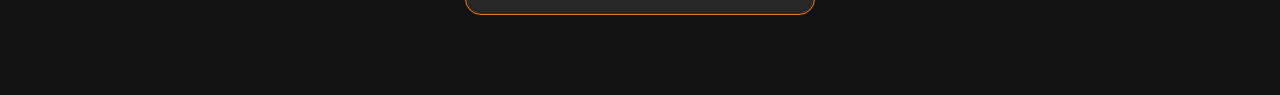
==== commit bd3269e3: "Replace images with webp format in projects section" ====
--- a/projects.html
+++ b/projects.html
@@ -42,31 +42,31 @@
         <h2 class="section-title">Technical <span>Projects</span></h2>
         <div class="projects-cards-container">
            <a href="https://github.com/vashihemang/MediInfo" target="_blank" class="projects-card">
-                <img src="images/mediInfo.png" alt="MediInfo">
+                <img src="images/mediInfo.webp" alt="MediInfo">
                 <h3>MediInfo</h3>
                 <p>A machine learning model utilizing Python and Scikit-learn to recommandation of Medicine based on medicine data and also utilize fastapi pydantic and llm.</p>
             </a>
             <a href="https://github.com/vashihemang/Movie-Recommendation-System" target="_blank" class="projects-card">
-                <img src="images/movie.png" alt="Movie Recommender">
+                <img src="images/movie.webp" alt="Movie Recommender">
                 <h3>Movie Recommender System</h3>
                 <p>Content-based filtering system using Python and Scikit-learn to suggest personalized movies.</p>
             </a>
             <a href="https://github.com/vashihemang/Book-Recommendations" target="_blank" class="projects-card">
-                <img src="images\Book Recommandation System.png" alt="Book Recommender">
+                <img src="images\Book Recommandation System.webp" alt="Book Recommender">
                 <h3>Book Recommender System</h3>
                 <p>Collaborative filtering based system using Python and Scikit-learn to suggest personalized books
                     based on reading tastes.</p>
             </a>
 
             <a href="https://github.com/vashihemang/Diabetes-prediction-flask-ml" target="_blank" class="projects-card">
-                <img src="images/diabetes.png" alt="Diabetes Prediction">
+                <img src="images/diabetes.webp" alt="Diabetes Prediction">
                 <h3>Diabetes Prediction System</h3>
                 <p>A machine learning model utilizing Python and Scikit-learn to predict diabetes risk based on clinical
                     health metrics.</p>
             </a>
 
             <a href="https://github.com/vashihemang/Banking-System" target="_blank" class="projects-card">
-                <img src="images/Banking.png" alt="Banking System">
+                <img src="images/Banking.webp" alt="Banking System">
                 <h3>Banking System</h3>
                 <p>A machine learning model utilizing Python and Scikit-learn to predict credit risk based on financial
                     data.</p>
--- a/style.css
+++ b/style.css
@@ -0,0 +1,875 @@
+:root {
+    --bg-dark: #121212;      /* Near-black */
+    --bg-card: #121212;      /* Dark Card */
+    --accent: #ff7a00;       /* Vibrant Orange */
+    --accent-glow: rgba(255, 122, 0, 0.3);
+    --text-main: #fffaf0;    /* Warm-tinted White */
+    --text-muted: #94a3b8;   /* Muted Slate */
+}
+
+/* Light Mode Colors */
+body.light-mode {
+    --bg-dark: #f8fafc;
+    --bg-card: #ffffff;
+    --text-main: #0f172a;
+    --text-muted: #64748b;
+    --accent: #ff7a00; 
+    --accent-glow: rgba(255, 122, 0, 0.2);
+}
+
+/* --- GLOBAL STYLES --- */
+* {
+    margin: 0;
+    padding: 0;
+    box-sizing: border-box;
+    font-family: 'Segoe UI', Roboto, Helvetica, Arial, sans-serif;
+    scroll-behavior: smooth;
+}
+
+body {
+    background-color: var(--bg-dark);
+    color: var(--text-main);
+    overflow-x: hidden;
+    line-height: 1.6;
+    transition: background-color 0.3s ease, color 0.3s ease;
+}
+
+/* --- UNIVERSAL PRELOADER --- */
+#preloader {
+    position: fixed;
+    top: 0;
+    left: 0;
+    width: 100%;
+    height: 100vh;
+    background-color: var(--bg-dark);
+    display: flex;
+    justify-content: center;
+    align-items: center;
+    z-index: 9999;
+    transition: opacity 0.4s ease, visibility 0.4s ease;
+}
+
+.spinner {
+    width: 50px;
+    height: 50px;
+    border: 5px solid rgba(255, 122, 0, 0.1);
+    border-top: 5px solid var(--accent);
+    border-radius: 50%;
+    animation: spin 1s linear infinite;
+}
+
+@keyframes spin {
+    0% { transform: rotate(0deg); }
+    100% { transform: rotate(360deg); }
+}
+
+.preloader-hidden {
+    opacity: 0;
+    visibility: hidden;
+}
+
+/* --- NAVIGATION --- */
+nav {
+    display: flex;
+    justify-content: space-between;
+    align-items: center;
+    padding: 20px 8%;
+    background: #121212;
+    backdrop-filter: blur(12px);
+    position: fixed;
+    width: 100%;
+    top: 0;
+    z-index: 1000;
+    border-bottom: 1px solid rgba(255, 122, 0, 0.1);
+}
+
+body.light-mode nav {
+    background: rgba(248, 250, 252, 0.85);
+    border-bottom: 1px solid rgba(0, 0, 0, 0.1);
+}
+
+.logo {
+    font-size: 1.5rem;
+    font-weight: 700;
+    color: var(--text-main);
+    text-decoration: none;
+    letter-spacing: -1px;
+}
+
+.logo span { color: var(--accent); }
+
+.hamburger {
+    display: none;
+    cursor: pointer;
+    font-size: 1.8rem;
+    color: var(--text-main);
+    z-index: 1001;
+}
+
+.nav-links { display: flex; align-items: center; }
+
+.nav-links a {
+    color: var(--text-main);
+    text-decoration: none;
+    margin-left: 35px;
+    font-weight: 500;
+    font-size: 0.95rem;
+}
+
+.nav-links a:hover, .nav-links a.active { 
+    color: var(--accent) !important; 
+    font-weight: 700;
+}
+
+#theme-toggle {
+    background: none;
+    border: none;
+    color: var(--text-main);
+    cursor: pointer;
+    margin-left: 25px;
+    font-size: 1.2rem;
+    transition: transform 0.3s ease;
+}
+
+#theme-toggle:hover { transform: scale(1.1); }
+
+/* --- HERO SECTION --- */
+.hero {
+    height: 100vh;
+    display: flex;
+    align-items: center;
+    justify-content: space-between;
+    padding: 0 10%;
+    gap: 50px;
+}
+
+.hero-content { flex: 1; max-width: 650px; }
+.hero h2 { color: var(--accent); font-size: 1.2rem; margin-bottom: 15px; text-transform: uppercase; letter-spacing: 2px; }
+.hero h1 { font-size: 3.5rem; line-height: 1.1; margin-bottom: 25px; font-weight: 800; }
+
+.cursor {
+    display: inline-block;
+    width: 3px;
+    height: 1em;
+    background-color: var(--accent);
+    margin-left: 5px;
+    animation: blink 0.75s step-end infinite;
+    vertical-align: middle;
+}
+
+@keyframes blink { from, to { opacity: 1; } 50% { opacity: 0; } }
+
+.hero p { font-size: 1.15rem; color: white; margin-bottom: 35px; }
+
+.btn-container { display: flex; gap: 15px; }
+.btn { padding: 14px 32px; border-radius: 8px; font-weight: 600; text-decoration: none; transition: 0.3s; }
+.btn-solid { background: var(--accent); color: white; border: 2px solid var(--accent); }
+.btn-solid:hover { background: transparent; color: var(--accent); transform: translateY(-3px); }
+.btn-outline { border: 2px solid var(--accent); color: var(--accent); }
+.btn-outline:hover { background: #ffffff; transform: translateY(-3px); }
+
+/* --- HERO IMAGE --- */
+.hero-image { flex: 1; display: flex; justify-content: center; }
+
+.image-wrapper {
+    position: relative;
+    width: 320px; 
+    height: 380px; 
+    background-color: var(--accent); 
+    border-radius: 20px; 
+    margin-top: 20px;
+    margin-left: 20px; 
+}
+
+.image-wrapper img {
+    width: 100%;
+    height: 100%;
+    object-fit: cover;
+    border-radius: 20px;
+    position: absolute;
+    top: -20px; 
+    left: -20px; 
+    border: 2px solid #121212; 
+    transition: transform 0.3s ease;
+}
+
+.image-wrapper img:hover { transform: translate(-5px, -5px); }
+
+/* --- SECTIONS & CARDS --- */
+.section { padding: 100px 10%; }
+.section-title { text-align: center; font-size: 2.5rem; margin-bottom: 60px; font-weight: 800; }
+.section-title span { color: var(--accent); }
+
+.cards-container { display: flex; gap: 25px; justify-content: center; flex-wrap: wrap; }
+.card {
+    background: #272727;
+    padding: 40px; border-radius: 16px; width: 350px;
+    transition: 0.4s; border: 1px solid rgba(255, 122, 0, 0.05);
+    border-left: 1px solid var(--accent);
+    border-top: 1px solid var(--accent);
+    border-right: 1px solid var(--accent);
+    border-bottom: 1px solid var(--accent);
+    opacity: 0; transform: translateY(40px);
+}
+
+
+
+.card.show-on-scroll { opacity: 1; transform: translateY(0); }
+.card:hover { 
+    transform: translateY(-10px); 
+    border-color: var(--accent); 
+    box-shadow: 0 10px 30px rgba(255, 122, 0, 0.2); 
+}
+
+/* --- SKILLS GRID --- */
+.skills-grid {
+    display: grid;
+    grid-template-columns: repeat(4, 1fr);
+    gap: 20px;
+    max-width: 1100px;
+    margin: 0 auto;
+}
+
+.skill-badge {
+    background: #272727;
+    border-radius: 12px;
+    padding: 15px 20px;
+    display: flex;
+    align-items: center;
+    gap: 15px;
+    border: 1px solid rgba(255, 122, 0, 0.05);
+    border-left: 5px solid var(--accent); 
+    width: 100%;
+    opacity: 0; 
+    transform: translateY(40px);
+    transition: 0.3s ease;
+}
+
+.skill-badge:hover {
+    border-left-color: var(--accent);
+    transform: translateY(-5px);
+    box-shadow: 0 5px 15px rgba(255, 122, 0, 0.4);
+    background: rgba(255, 122, 0, 0.05);
+}
+
+.skill-icon {
+    width: 42px; height: 42px; border-radius: 8px;
+    display: flex; justify-content: center; align-items: center;
+    font-size: 1.2rem; font-weight: 800; color: white;
+}
+
+.skill-name {
+    color: var(--text-main); font-size: 1.05rem;
+    font-weight: 600; letter-spacing: 0.5px;
+}
+
+/* Light Mode Overrides */
+body.light-mode .card, body.light-mode .skill-badge {
+    border: 1px solid var(--accent); 
+    background-color: #fffaf5;
+    box-shadow: 0 4px 6px rgba(0, 0, 0, 0.05);
+}
+
+body.light-mode .card:hover, body.light-mode .skill-badge:hover {
+    background-color: #fffaf5; 
+    box-shadow: 0 10px 20px rgba(255, 122, 0, 0.2);
+    border-color: #ff7a00; 
+}
+
+
+
+
+
+
+
+
+
+
+
+
+/* --- CONTACT PAGE LAYOUT --- */
+.contact-container { 
+    display: flex; 
+    gap: 40px; 
+    max-width: 1000px; 
+    margin: 0 auto; 
+    align-items: flex-start; 
+}
+
+.contact-details, .contact-form-wrapper { 
+    flex: 1; 
+    width: 100%; 
+}
+
+.contact-details h3 { 
+    color: var(--text-main); 
+    font-size: 1.8rem; 
+    margin-bottom: 15px; 
+}
+
+.contact-details p { 
+    color: white; 
+    margin-bottom: 30px; 
+}
+
+.info-item { 
+    display: flex; 
+    align-items: center; 
+    gap: 15px; 
+    margin-bottom: 20px; 
+    color: var(--text-main); 
+    font-size: 1.1rem; 
+}
+
+.info-item i { 
+    color: var(--accent); 
+    font-size: 1.5rem; 
+}
+
+/* --- CONTACT FORM --- */
+.contact-form { 
+    display: flex; 
+    flex-direction: column; 
+    gap: 20px; 
+}
+
+.input-group input, 
+.input-group textarea {
+    width: 100%; 
+    padding: 15px; 
+    background: var(--bg-dark);
+    border: 1px solid rgba(255, 122, 0, 0.2); 
+    border-radius: 8px;
+    color: var(--text-main); 
+    font-size: 1rem; 
+    transition: 0.3s; 
+    font-family: inherit;
+}
+
+.input-group input:focus, 
+.input-group textarea:focus {
+    outline: none; 
+    border-color: var(--accent); 
+    box-shadow: 0 0 10px var(--accent-glow);
+}
+
+.submit-btn {
+    width: 100%;
+    cursor: pointer;
+    display: flex;
+    justify-content: center;
+    align-items: center;
+    gap: 10px;
+    font-size: 1.1rem;
+}
+
+/* --- LIGHT MODE FORM OVERRIDES --- */
+body.light-mode .input-group input, 
+body.light-mode .input-group textarea {
+    border: 1px solid #cbd5e1; 
+    background: #ffffff;
+}
+
+body.light-mode .input-group input:focus, 
+body.light-mode .input-group textarea:focus {
+    border-color: var(--accent);
+}
+
+ .modal-overlay {
+            position: fixed;
+            top: 0;
+            left: 0;
+            width: 100%;
+            height: 100%;
+            background: rgba(0, 0, 0, 0.7);
+            backdrop-filter: blur(5px);
+            display: none; /* Initially hidden */
+            justify-content: center;
+            align-items: center;
+            z-index: 9999;
+        }
+
+        .modal-content {
+            background: #1e1e1e; /* Dark theme to match portfolio */
+            padding: 40px;
+            border-radius: 15px;
+            text-align: center;
+            position: relative;
+            max-width: 400px;
+            width: 90%;
+            box-shadow: 0 10px 30px rgba(0,0,0,0.5);
+            animation: popIn 0.3s ease-out forwards;
+        }
+
+        .modal-content h3 {
+            color: #ffffff;
+            margin-top: 15px;
+            font-size: 24px;
+        }
+
+        .modal-content p {
+            color: #bbbbbb;
+            margin-top: 10px;
+            font-size: 16px;
+            line-height: 1.5;
+        }
+
+        .close-btn {
+            position: absolute;
+            top: 15px;
+            right: 20px;
+            font-size: 28px;
+            color: #888;
+            cursor: pointer;
+            transition: color 0.3s;
+        }
+
+        .close-btn:hover {
+            color: #ffffff;
+        }
+
+        /* Popup Animation */
+        @keyframes popIn {
+            from { transform: scale(0.8); opacity: 0; }
+            to { transform: scale(1); opacity: 1; }
+        }
+
+
+
+
+
+
+
+/* --- FOOTER --- */
+.professional-footer {
+    background-color: #121212; color: var(--text-main);
+    padding: 4rem 2rem 1rem; text-align: center;
+    border-top: 1px solid rgba(255, 122, 0, 0.2);
+}
+
+body.light-mode .professional-footer { background: #f1f5f9; }
+
+.footer-container { max-width: 800px; margin: 0 auto; }
+.footer-header h2 { font-size: 2.5rem; margin-bottom: 0.5rem; }
+.footer-header span { color: var(--accent); }
+.footer-content { display: flex; flex-direction: column; align-items: center; gap: 2rem; margin-bottom: 3rem; }
+.contact-info-block { display: flex; flex-direction: column; gap: 1rem; }
+.contact-item { display: flex; align-items: center; justify-content: center; gap: 0.75rem; font-size: 1.1rem; }
+.contact-item i { color: var(--accent); font-size: 1.2rem; }
+.contact-item a { color: var(--text-main); text-decoration: none; transition: color 0.3s ease; }
+.contact-item a:hover { color: var(--accent); }
+
+.social-links { display: flex; gap: 1.5rem; justify-content: center; margin-top: 15px;}
+
+
+
+
+
+/* --- SOCIAL ICONS (Premium Border) --- */
+.social-icon {
+    display: flex; 
+    align-items: center; 
+    justify-content: center;
+    width: 45px; 
+    height: 45px; 
+    border-radius: 50%;
+    background-color: #272727; 
+    color: var(--text-main); 
+    font-size: 1.2rem; 
+    text-decoration: none; 
+    transition: all 0.3s ease;
+    border: 1px solid #121212;; 
+}
+
+.social-icon:hover {
+    background-color: #121212; 
+    color: #ffffff; 
+    transform: translateY(-3px); 
+    border-color: var(--accent);
+    box-shadow: 0 4px 12px var(--accent-glow);
+}
+
+/* Conatct icons*/
+.social-icons {
+    display: flex; 
+    align-items: center; 
+    justify-content: center;
+    width: 45px; 
+    height: 45px; 
+    border-radius: 50%;
+    background-color: #121212; 
+    color: var(--text-main); 
+    font-size: 1.2rem; 
+    text-decoration: none; 
+    transition: all 0.3s ease;
+    
+}
+
+.social-icons:hover {
+    background-color: #121212; 
+    color: #ffffff; 
+    transform: translateY(-3px); 
+    border-color: #ff7a00;
+    box-shadow: 0 4px 12px var(--accent-glow);
+}
+
+
+
+
+
+
+
+
+
+
+
+
+
+/* --- LIGHT MODE SOCIAL ICONS --- */
+body.light-mode .social-icon {
+    background-color: transparent;
+    color: var(--text-main); /* Dark color (#0f172a) for light mode */
+    border: 1px solid var(--text-muted); /* Muted slate border */
+}
+
+body.light-mode .social-icon:hover {
+    background-color: var(--accent); /* Hover par green ho jayega */
+    color: #ffffff; /* Hover par icon wapas white ho jayega */
+    border-color: var(--accent);
+    box-shadow: 0 4px 12px rgba(255, 122, 0, 0.2);
+}
+body.light-mode .social-icons {
+    background-color: transparent;
+    color: #121212;; /* Dark color (#0f172a) for light mode */
+    border: 1px solid var(--text-muted); /* Muted slate border */
+}
+
+body.light-mode .social-icons:hover {
+    background-color: var(--accent); /* Hover par green ho jayega */
+    color: #ffffff; /* Hover par icon wapas white ho jayega */
+    border-color: var(--accent);
+    box-shadow: 0 4px 12px rgba(255, 122, 0, 0.2);
+}
+
+.footer-bottom { padding-top: 1.5rem; border-top: 1px solid rgba(255, 255, 255, 0.1); font-size: 0.85rem; color: #718096; }
+
+/* --- RESPONSIVE MEDIA QUERIES --- */
+@media (min-width: 768px) {
+    .contact-info-block { flex-direction: row; gap: 3rem; }
+}
+
+@media (max-width: 1024px) {
+    .skills-grid { grid-template-columns: repeat(3, 1fr); }
+}
+
+/* Merged Mobile Breakpoint */
+@media (max-width: 968px) {
+    .hamburger { display: block; }
+    
+    .nav-links {
+        position: fixed;
+        right: -100%;
+        top: 0;
+        height: 100vh;
+        width: 250px;
+        background-color: var(--bg-card);
+        display: flex;
+        flex-direction: column;
+        justify-content: flex-start;
+        align-items: flex-end;
+        padding-top: 100px;
+        padding-right: 40px;
+        transition: right 0.4s ease-in-out;
+        box-shadow: -5px 0 15px rgba(0, 0, 0, 0.4);
+        z-index: 1000;
+    }
+    
+    .nav-links.nav-active { right: 0; }
+    
+    .nav-links a { 
+        margin: 15px 0; 
+        font-size: 1.2rem; 
+        display: block; 
+        text-align: right; 
+    }
+    
+    #theme-toggle { margin-left: 0; margin-top: 20px; }
+    
+    .hero { flex-direction: column-reverse; text-align: center; height: auto; padding-top: 150px; padding-bottom: 50px; }
+    .hero h1 { font-size: 2.5rem; }
+    .hero-image { margin-top: 40px; margin-bottom: 40px; justify-content: center; padding-left: 0; }
+    .image-wrapper { width: 280px; height: 360px; }
+    .btn-container { justify-content: center; }
+}
+
+@media (max-width: 768px) {
+    .skills-grid { grid-template-columns: repeat(2, 1fr); }
+    .contact-container { flex-direction: column; }
+}
+
+@media (max-width: 480px) {
+    .skills-grid { grid-template-columns: 1fr; }
+}
+
+
+
+
+
+
+     .projects-section { 
+            padding: 120px 10% 80px; /* Top padding increased for fixed navbar */
+            text-align: center;
+        }
+
+        .projects-section-title { 
+            font-size: 2.5rem; 
+            margin-bottom: 60px; 
+            font-weight: 800; 
+        }
+        .projects-section-title span { color: var(--accent); }
+
+        .projects-cards-container { 
+            display: flex; 
+            gap: 25px; 
+            justify-content: center; 
+            flex-wrap: wrap; 
+        }
+
+.projects-card {
+    background: #272727;
+    padding: 30px; 
+    border-radius: 16px; 
+    width: 350px;
+    text-align: center;
+    text-decoration: none;
+    color: inherit;
+    transition: 0.4s; 
+    border: 1px solid rgba(255, 122, 0, 0.05);
+    border-top: 1px solid var(--accent); 
+    border-left: 1px solid var(--accent); 
+    border-right: 1px solid var(--accent); 
+    border-bottom: 1px solid var(--accent); 
+}
+
+        .projects-card:hover { 
+            transform: translateY(-10px); 
+            border-color: var(--accent); 
+            box-shadow: 0 10px 30px rgba(255, 122, 0, 0.2); 
+        }
+
+        .projects-card img {
+            width: 100%;
+            height: 200px;
+            object-fit: cover;
+            border-radius: 10px;
+            margin-bottom: 20px;
+            border: 1px solid rgba(255, 255, 255, 0.1);
+        }
+
+        .projects-card i {
+            font-size: 2.5rem;
+            color: var(--accent);
+            margin-bottom: 15px;
+            display: block;
+        }
+
+        .projects-card h3 {
+            font-size: 1.4rem;
+            margin-bottom: 10px;
+        }
+
+        .projects-card p {
+            color: var(--text-muted);
+            font-size: 0.95rem;
+        }
+   
+body.light-mode .projects-card {
+    border: 1px solid var(--accent); 
+    background-color: #fffaf5;
+    
+    box-shadow: 0 4px 6px rgba(0, 0, 0, 0.05);
+}
+
+body.light-mode .projects-card:hover{
+    background-color: #fffaf5; 
+    box-shadow: 0 10px 20px rgba(255, 122, 0, 0.2);
+    border-color: #ff7a00; 
+}        
+
+
+
+
+
+
+
+
+
+
+
+
+    /* सिर्फ Resume पेज के लिए ज़रूरी CSS */
+    .resume-wrapper {
+        padding: 120px 20px 60px; /* Navbar के नीचे से शुरू करने के लिए */
+        display: flex;
+        flex-direction: column;
+        align-items: center;
+        background-color: var(--bg-dark); /* डार्क बैकग्राउंड */
+        min-height: 100vh;
+    }
+
+    .resume-page {
+        max-width: 800px;
+        width: 100%;
+        background-color: #fff;
+        padding: 40px;
+        box-sizing: border-box;
+        box-shadow: 0 0 15px rgba(255, 122, 0, 0.2); 
+        color: #000;
+        font-family: Arial, sans-serif;
+        font-size: 11pt;
+        line-height: 1.4;
+    }
+
+    .resume-page h1, .resume-page h2 {
+        font-family: "Times New Roman", Times, serif;
+        color: #000;
+    }
+
+    .resume-page h1 {
+        font-size: 2.5em;
+        margin: 0 0 10px 0;
+        font-weight: bold;
+        letter-spacing: 0.5px;
+    }
+
+    .resume-page h2 {
+        font-size: 1.4em;
+        border-bottom: 2px solid #000;
+        padding-bottom: 4px;
+        margin-top: 25px;
+        margin-bottom: 15px;
+    }
+
+    .resume-page .contact-info {
+        font-size: 0.95em;
+        margin-bottom: 25px;
+    }
+    
+    .resume-page .contact-info a {
+        color: #000;
+        text-decoration: underline;
+    }
+
+    .resume-page .flex-row {
+        display: flex;
+        justify-content: space-between;
+        margin-bottom: 2px;
+    }
+
+    .resume-page .bold { font-weight: bold; }
+    .resume-page .text-right { text-align: right; }
+    .resume-page .section-item { margin-bottom: 15px; }
+    
+    .resume-page ul {
+        margin-top: 4px;
+        margin-bottom: 15px;
+        padding-left: 20px;
+    }
+    
+    .resume-page li { margin-bottom: 4px; }
+    .resume-page .additional-section p { margin: 6px 0; }
+
+    /* =========================================
+       BUTTON CSS: PC के लिए 280px margin-left
+       ========================================= */
+    .download-btn-container {
+        margin-top: 40px;
+        width: 100%;
+        max-width: 800px;
+        margin-left: 500px; /* PC पर 280px खिसकेगा */
+    }
+
+    /* =========================================
+       MOBILE CSS: मोबाइल में Margin 0 और Center
+       ========================================= */
+
+
+
+    @media (max-width: 768px) {
+    .resume-page {
+        padding: 20px; 
+        font-size: 10pt;
+    }
+    .resume-page h1 { font-size: 2em !important; }
+    .resume-page .flex-row { 
+        flex-direction: column; 
+        margin-bottom: 8px;
+    }
+    .resume-page .text-right { 
+        text-align: left !important; 
+        color: #555; 
+        font-size: 0.9em;
+    }
+    .download-btn-container {
+        margin-left: 0; /* Updated from 130px */
+        display: flex;
+        justify-content: center;
+    }
+}
+
+
+
+
+/* --- SECURITY HARDENING (NO UI CHANGE) --- */
+
+/* Prevent accidental text selection on icons/buttons */
+.social-icon,
+.social-icons,
+.btn,
+button,
+.hamburger,
+#theme-toggle {
+    user-select: none;
+    -webkit-user-select: none;
+}
+
+/* Prevent image dragging / save via drag */
+img {
+    -webkit-user-drag: none;
+    user-select: none;
+    -webkit-user-select: none;
+}
+
+/* Safe focus visibility for keyboard navigation */
+a:focus,
+button:focus,
+input:focus,
+textarea:focus {
+    outline: 2px solid var(--accent);
+    outline-offset: 2px;
+
+}
+
+/* Prevent hidden horizontal injection issues */
+html, body {
+    max-width: 100%;
+    overflow-x: hidden;
+}
+
+/* Safer box rendering */
+iframe,
+embed,
+object {
+    max-width: 100%;
+    border: none;
+}
+
+/* Remove square focus box from navbar links and theme toggle */
+.nav-links a:focus,
+.nav-links a:focus-visible,
+#theme-toggle:focus,
+#theme-toggle:focus-visible,
+#theme-toggle:active {
+    outline: none !important;
+    box-shadow: none !important;
+}
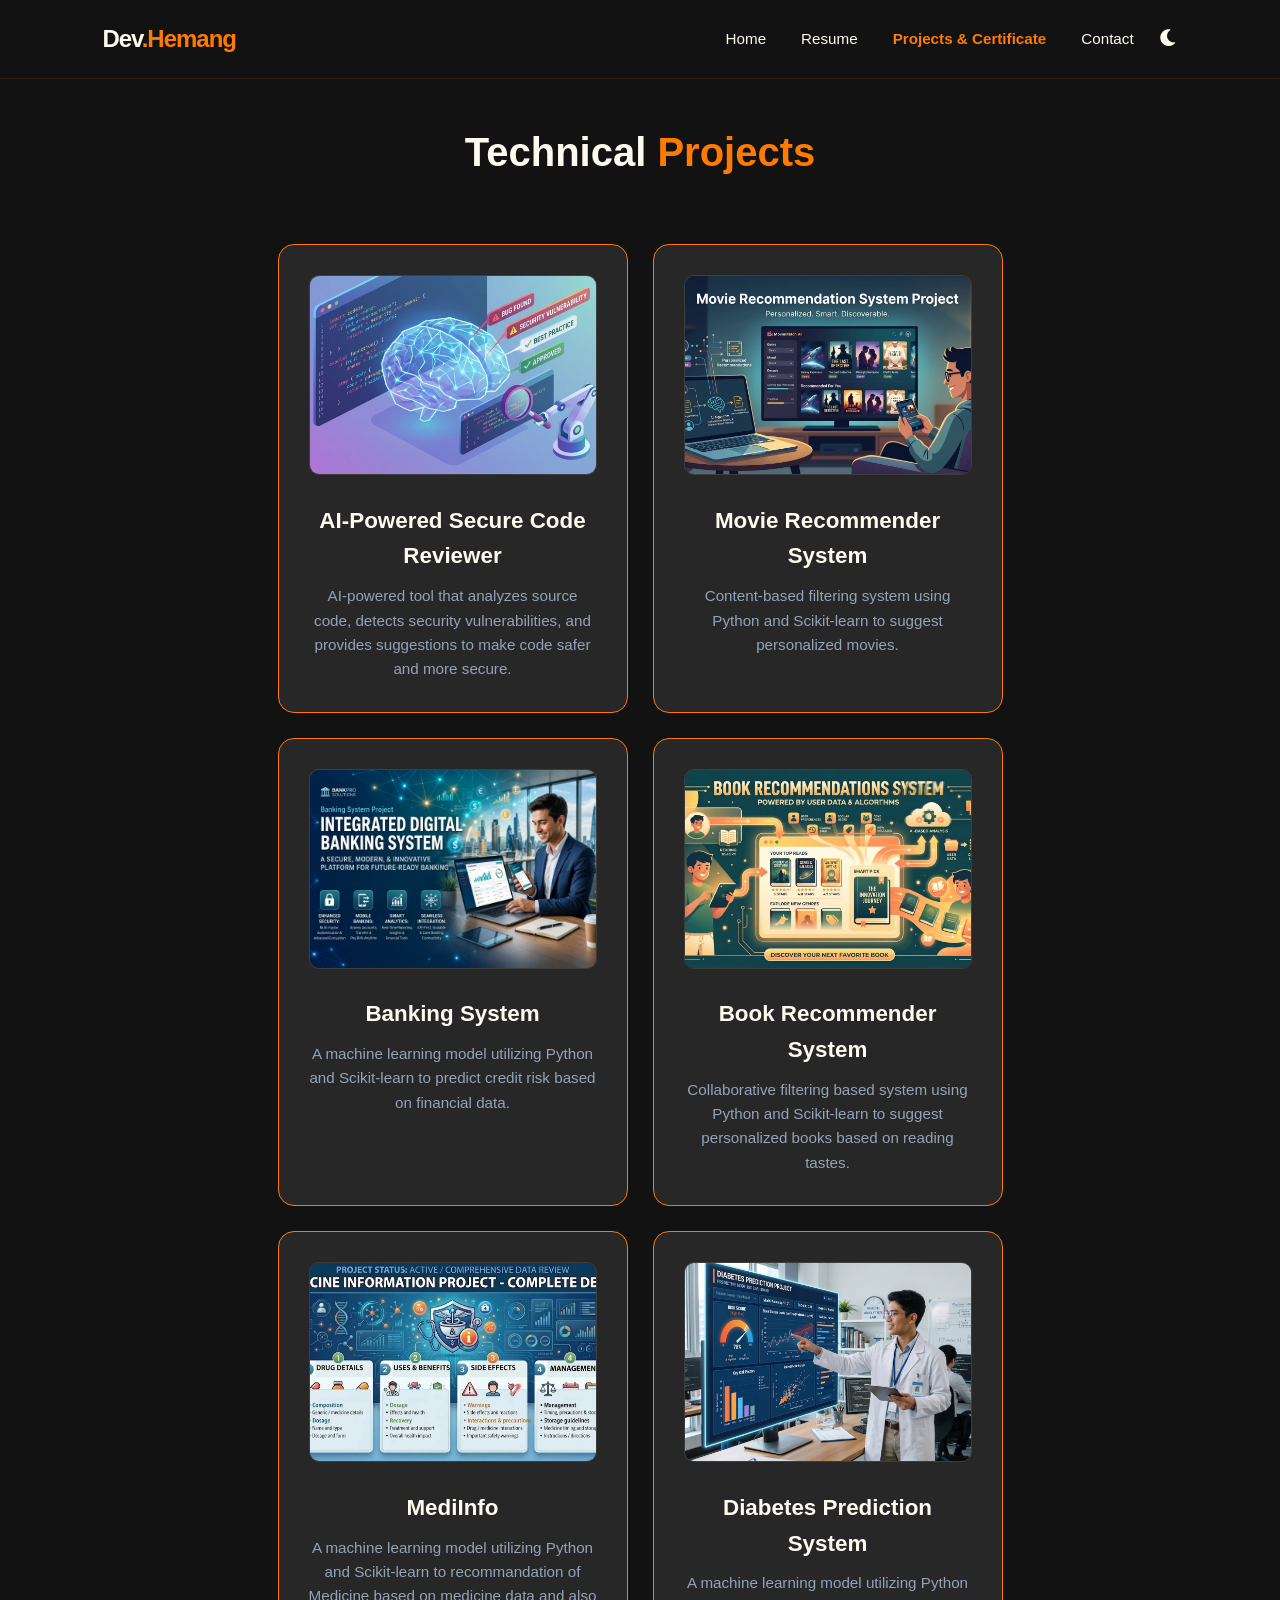
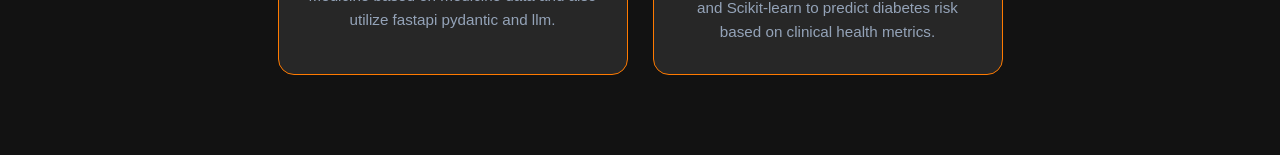
==== commit 6b7a1ef8: "Add AI-Powered Secure Code Reviewer project card" ====
--- a/projects.html
+++ b/projects.html
@@ -41,22 +41,41 @@
     <section id="projects-section" class="projects-section">
         <h2 class="section-title">Technical <span>Projects</span></h2>
         <div class="projects-cards-container">
-           <a href="https://github.com/vashihemang/MediInfo" target="_blank" class="projects-card">
-                <img src="images/mediInfo.webp" alt="MediInfo">
-                <h3>MediInfo</h3>
-                <p>A machine learning model utilizing Python and Scikit-learn to recommandation of Medicine based on medicine data and also utilize fastapi pydantic and llm.</p>
-            </a>
+
+            <a href="https://github.com/vashihemang/Ai-Power-Secure-Code-Reviewer" target="_blank" class="projects-card">
+                <img src="images/AI-Powered Secure Code Reviewer.webp" alt="AI-Powered Secure Code Reviewer">
+                <h3>AI-Powered Secure Code Reviewer</h3>
+                <p>AI-powered tool that analyzes source code, detects security vulnerabilities, and provides suggestions to make code safer and more secure.</p> 
+            </a> 
+            
             <a href="https://github.com/vashihemang/Movie-Recommendation-System" target="_blank" class="projects-card">
                 <img src="images/movie.webp" alt="Movie Recommender">
                 <h3>Movie Recommender System</h3>
                 <p>Content-based filtering system using Python and Scikit-learn to suggest personalized movies.</p>
+            </a> 
+
+
+            <a href="https://github.com/vashihemang/Banking-System" target="_blank" class="projects-card">
+                <img src="images/Banking.webp" alt="Banking System">
+                <h3>Banking System</h3>
+                <p>A machine learning model utilizing Python and Scikit-learn to predict credit risk based on financial
+                    data.</p>
             </a>
+
             <a href="https://github.com/vashihemang/Book-Recommendations" target="_blank" class="projects-card">
                 <img src="images\Book Recommandation System.webp" alt="Book Recommender">
                 <h3>Book Recommender System</h3>
                 <p>Collaborative filtering based system using Python and Scikit-learn to suggest personalized books
                     based on reading tastes.</p>
             </a>
+            
+           <a href="https://github.com/vashihemang/MediInfo" target="_blank" class="projects-card">
+                <img src="images/mediInfo.webp" alt="MediInfo">
+                <h3>MediInfo</h3>
+                <p>A machine learning model utilizing Python and Scikit-learn to recommandation of Medicine based on medicine data and also utilize fastapi pydantic and llm.</p>
+            </a>
+
+
 
             <a href="https://github.com/vashihemang/Diabetes-prediction-flask-ml" target="_blank" class="projects-card">
                 <img src="images/diabetes.webp" alt="Diabetes Prediction">
@@ -65,12 +84,7 @@
                     health metrics.</p>
             </a>
 
-            <a href="https://github.com/vashihemang/Banking-System" target="_blank" class="projects-card">
-                <img src="images/Banking.webp" alt="Banking System">
-                <h3>Banking System</h3>
-                <p>A machine learning model utilizing Python and Scikit-learn to predict credit risk based on financial
-                    data.</p>
-            </a>
+            
         </div>
     </section>
     <script src="script.js"></script>
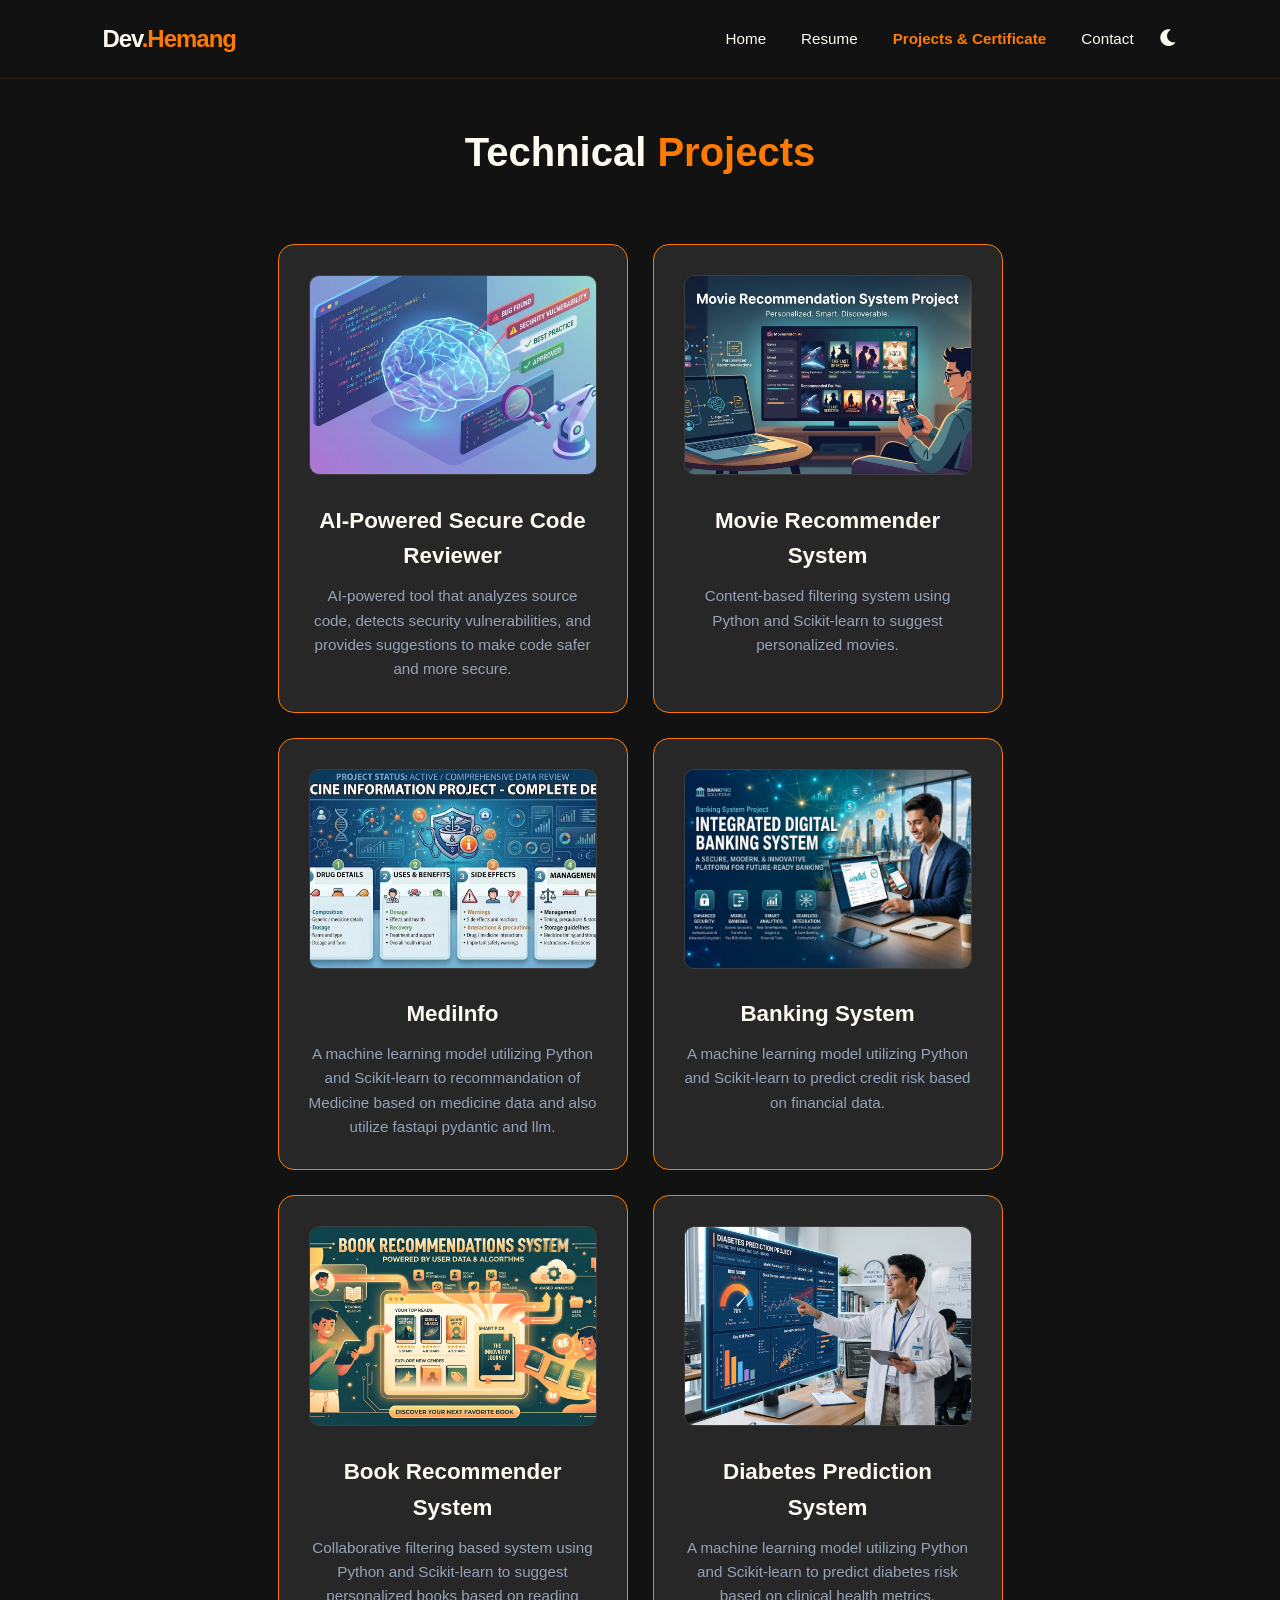
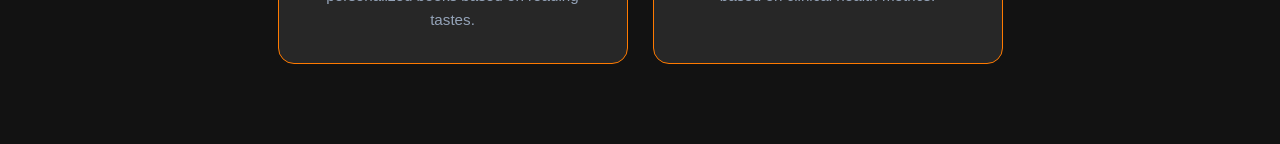
==== commit aec54707: "Add 'MediInfo' project to projects.html Added a new project 'MediInfo' that recommends medicine usin" ====
--- a/projects.html
+++ b/projects.html
@@ -54,7 +54,12 @@
                 <p>Content-based filtering system using Python and Scikit-learn to suggest personalized movies.</p>
             </a> 
 
-
+           <a href="https://github.com/vashihemang/MediInfo" target="_blank" class="projects-card">
+                <img src="images/mediInfo.webp" alt="MediInfo">
+                <h3>MediInfo</h3>
+                <p>A machine learning model utilizing Python and Scikit-learn to recommandation of Medicine based on medicine data and also utilize fastapi pydantic and llm.</p>
+            </a>
+            
             <a href="https://github.com/vashihemang/Banking-System" target="_blank" class="projects-card">
                 <img src="images/Banking.webp" alt="Banking System">
                 <h3>Banking System</h3>
@@ -69,11 +74,7 @@
                     based on reading tastes.</p>
             </a>
             
-           <a href="https://github.com/vashihemang/MediInfo" target="_blank" class="projects-card">
-                <img src="images/mediInfo.webp" alt="MediInfo">
-                <h3>MediInfo</h3>
-                <p>A machine learning model utilizing Python and Scikit-learn to recommandation of Medicine based on medicine data and also utilize fastapi pydantic and llm.</p>
-            </a>
+
 
 
 
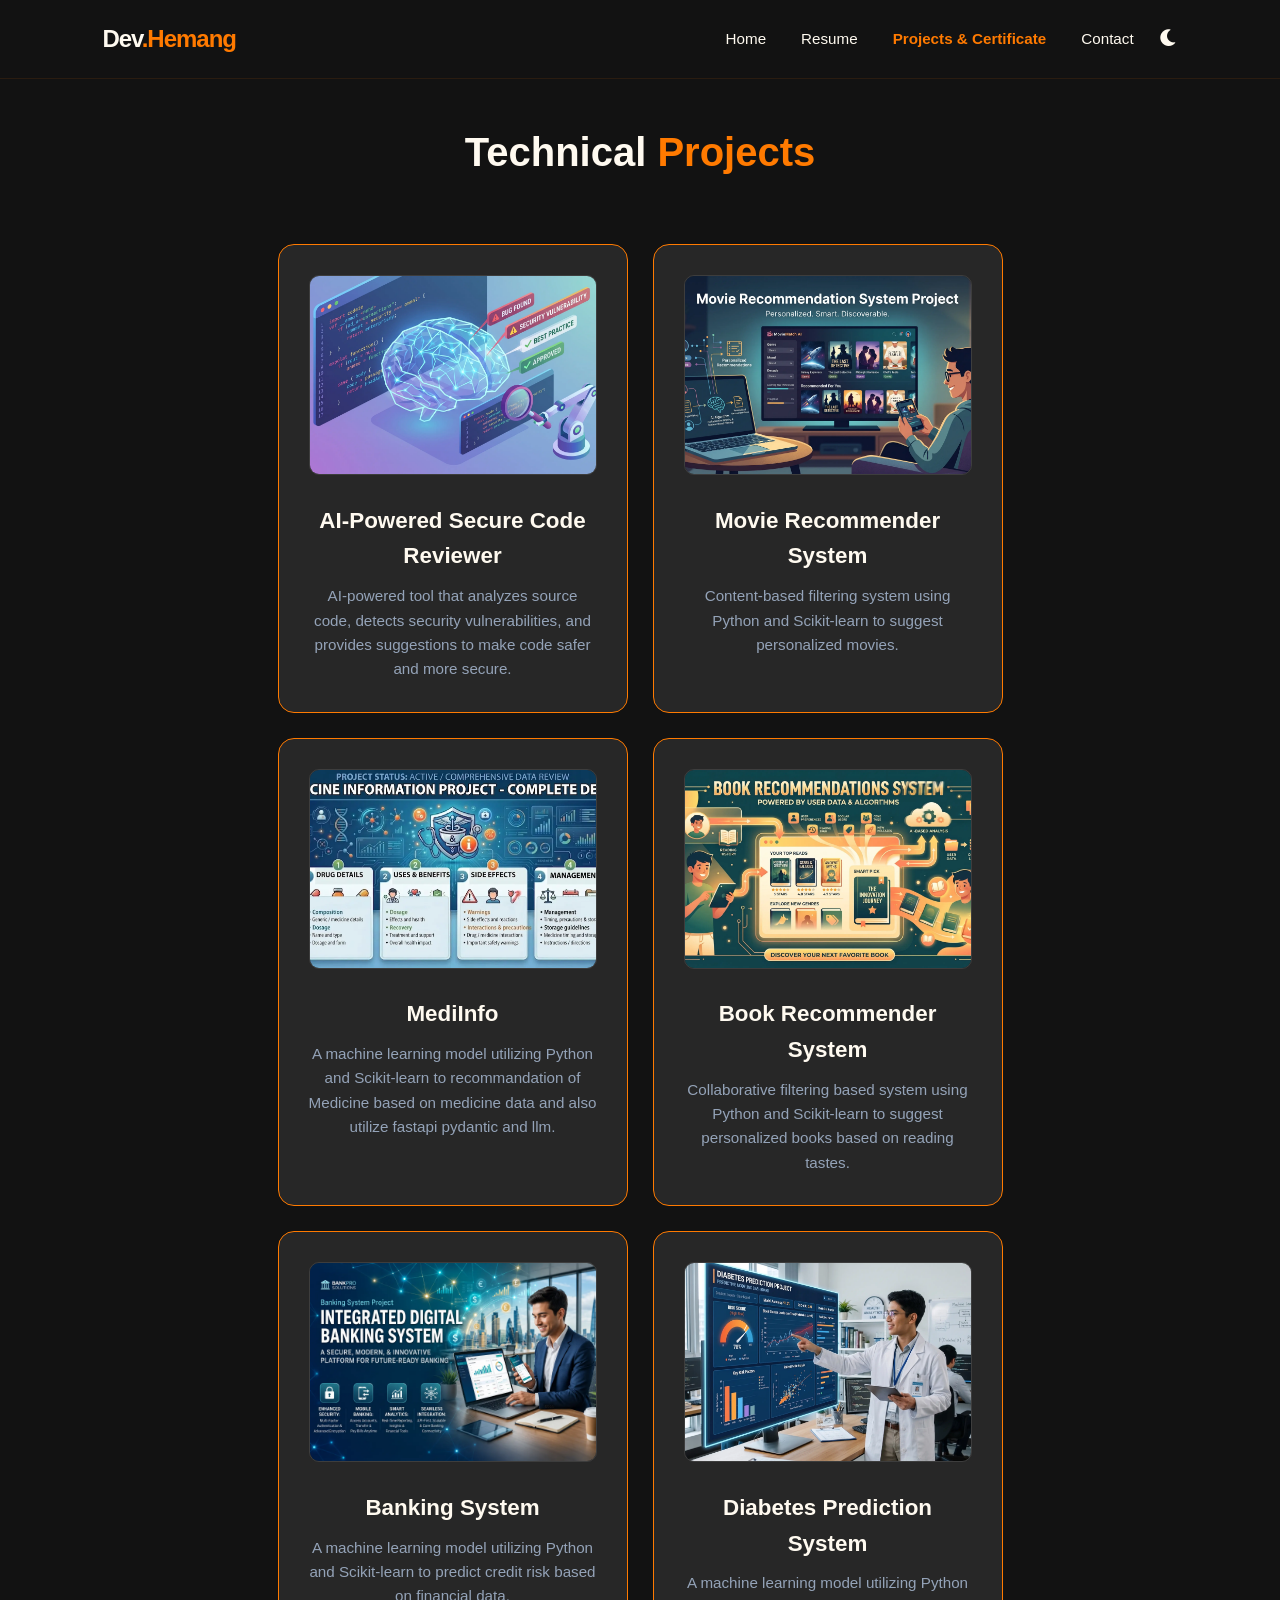
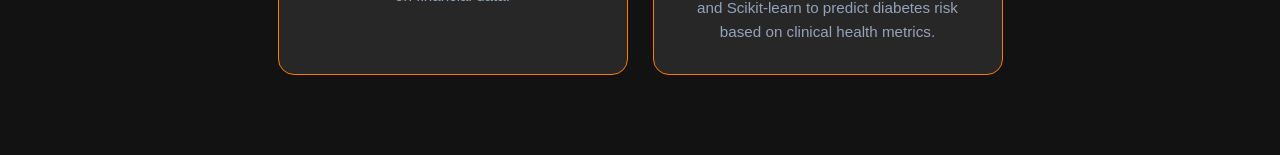
==== commit 04f2204a: "Remove duplicate Book Recommender System entry" ====
--- a/projects.html
+++ b/projects.html
@@ -60,6 +60,13 @@
                 <p>A machine learning model utilizing Python and Scikit-learn to recommandation of Medicine based on medicine data and also utilize fastapi pydantic and llm.</p>
             </a>
             
+            <a href="https://github.com/vashihemang/Book-Recommendations" target="_blank" class="projects-card">
+                <img src="images\Book Recommandation System.webp" alt="Book Recommender">
+                <h3>Book Recommender System</h3>
+                <p>Collaborative filtering based system using Python and Scikit-learn to suggest personalized books
+                    based on reading tastes.</p>
+            </a>
+            
             <a href="https://github.com/vashihemang/Banking-System" target="_blank" class="projects-card">
                 <img src="images/Banking.webp" alt="Banking System">
                 <h3>Banking System</h3>
@@ -67,12 +74,7 @@
                     data.</p>
             </a>
 
-            <a href="https://github.com/vashihemang/Book-Recommendations" target="_blank" class="projects-card">
-                <img src="images\Book Recommandation System.webp" alt="Book Recommender">
-                <h3>Book Recommender System</h3>
-                <p>Collaborative filtering based system using Python and Scikit-learn to suggest personalized books
-                    based on reading tastes.</p>
-            </a>
+
             
 
 
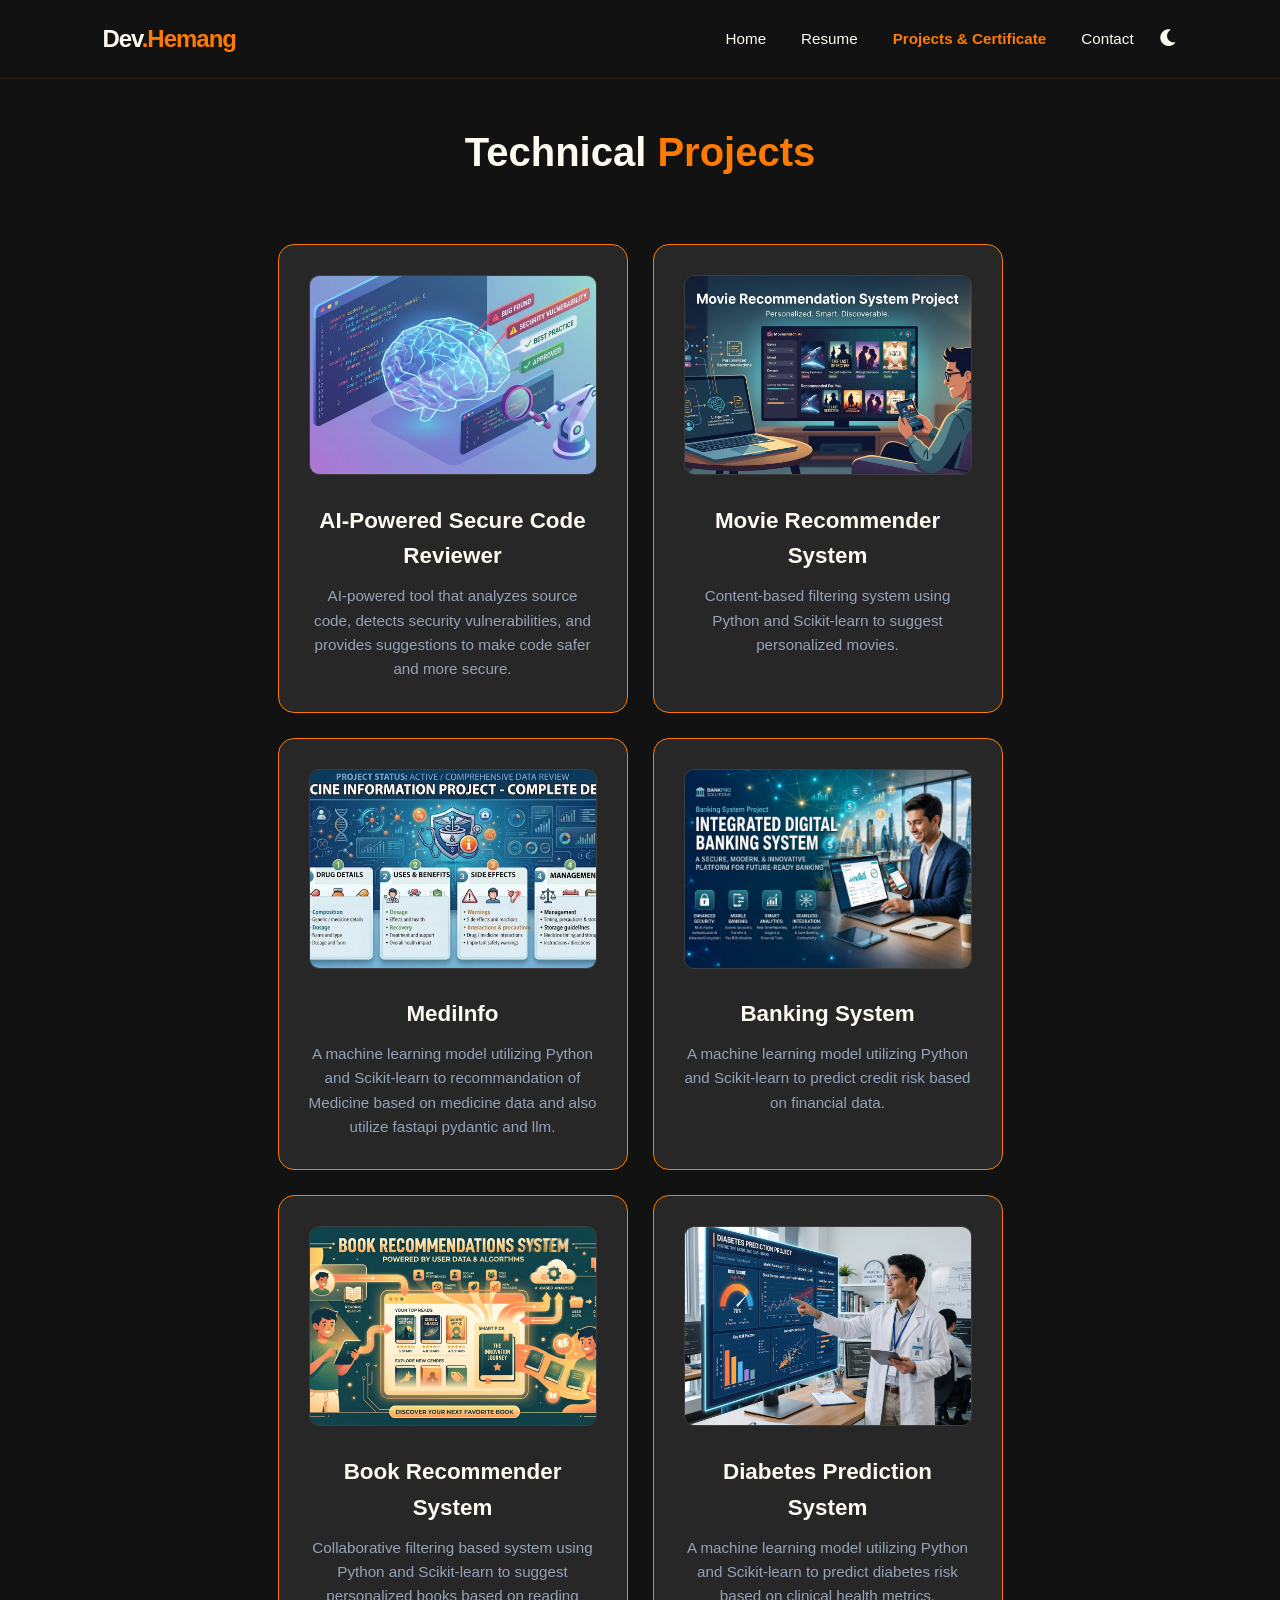
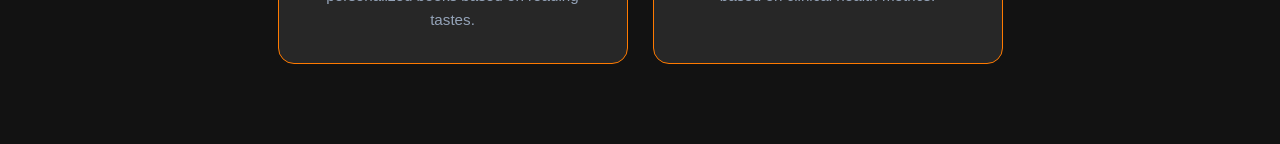
==== commit 9a07bad8: "Reorder Book Recommender System project card" ====
--- a/projects.html
+++ b/projects.html
@@ -60,12 +60,7 @@
                 <p>A machine learning model utilizing Python and Scikit-learn to recommandation of Medicine based on medicine data and also utilize fastapi pydantic and llm.</p>
             </a>
             
-            <a href="https://github.com/vashihemang/Book-Recommendations" target="_blank" class="projects-card">
-                <img src="images\Book Recommandation System.webp" alt="Book Recommender">
-                <h3>Book Recommender System</h3>
-                <p>Collaborative filtering based system using Python and Scikit-learn to suggest personalized books
-                    based on reading tastes.</p>
-            </a>
+
             
             <a href="https://github.com/vashihemang/Banking-System" target="_blank" class="projects-card">
                 <img src="images/Banking.webp" alt="Banking System">
@@ -74,7 +69,12 @@
                     data.</p>
             </a>
 
-
+            <a href="https://github.com/vashihemang/Book-Recommendations" target="_blank" class="projects-card">
+                <img src="images\Book Recommandation System.webp" alt="Book Recommender">
+                <h3>Book Recommender System</h3>
+                <p>Collaborative filtering based system using Python and Scikit-learn to suggest personalized books
+                    based on reading tastes.</p>
+            </a>
             
 
 
